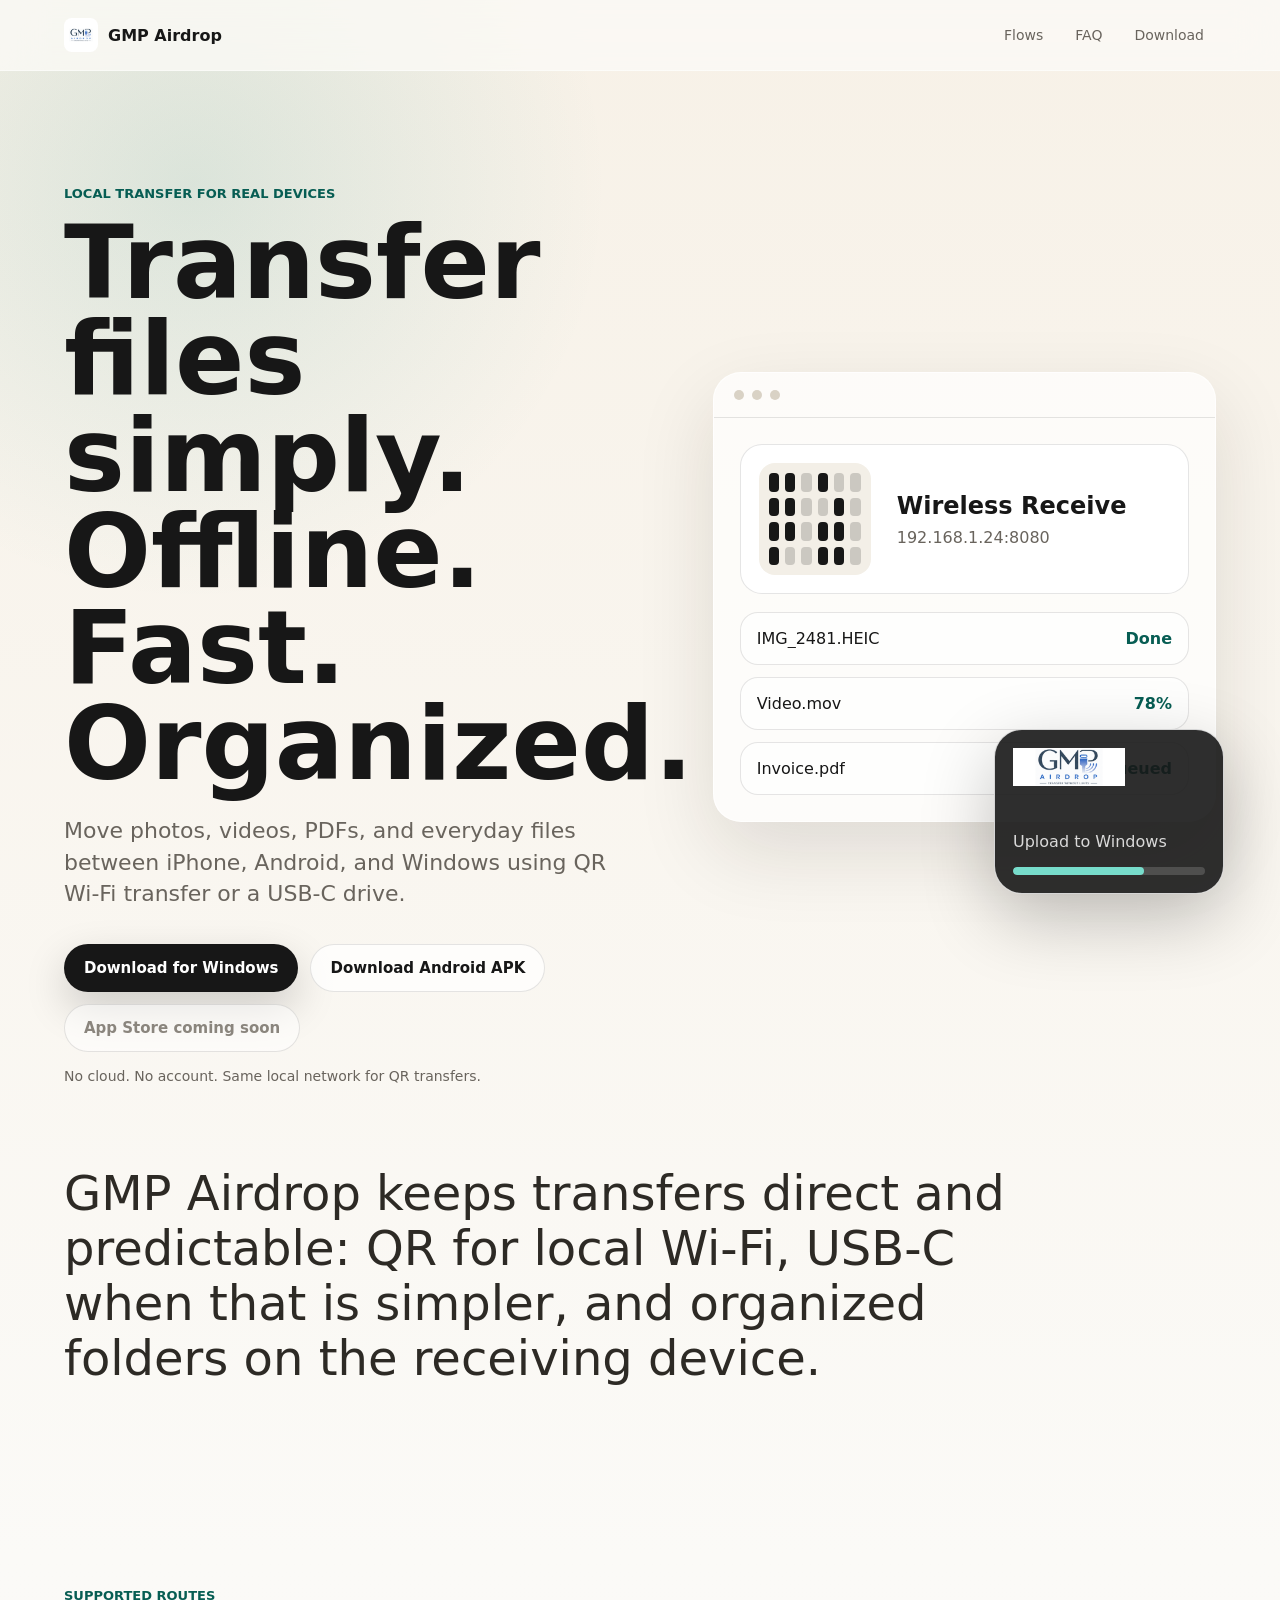
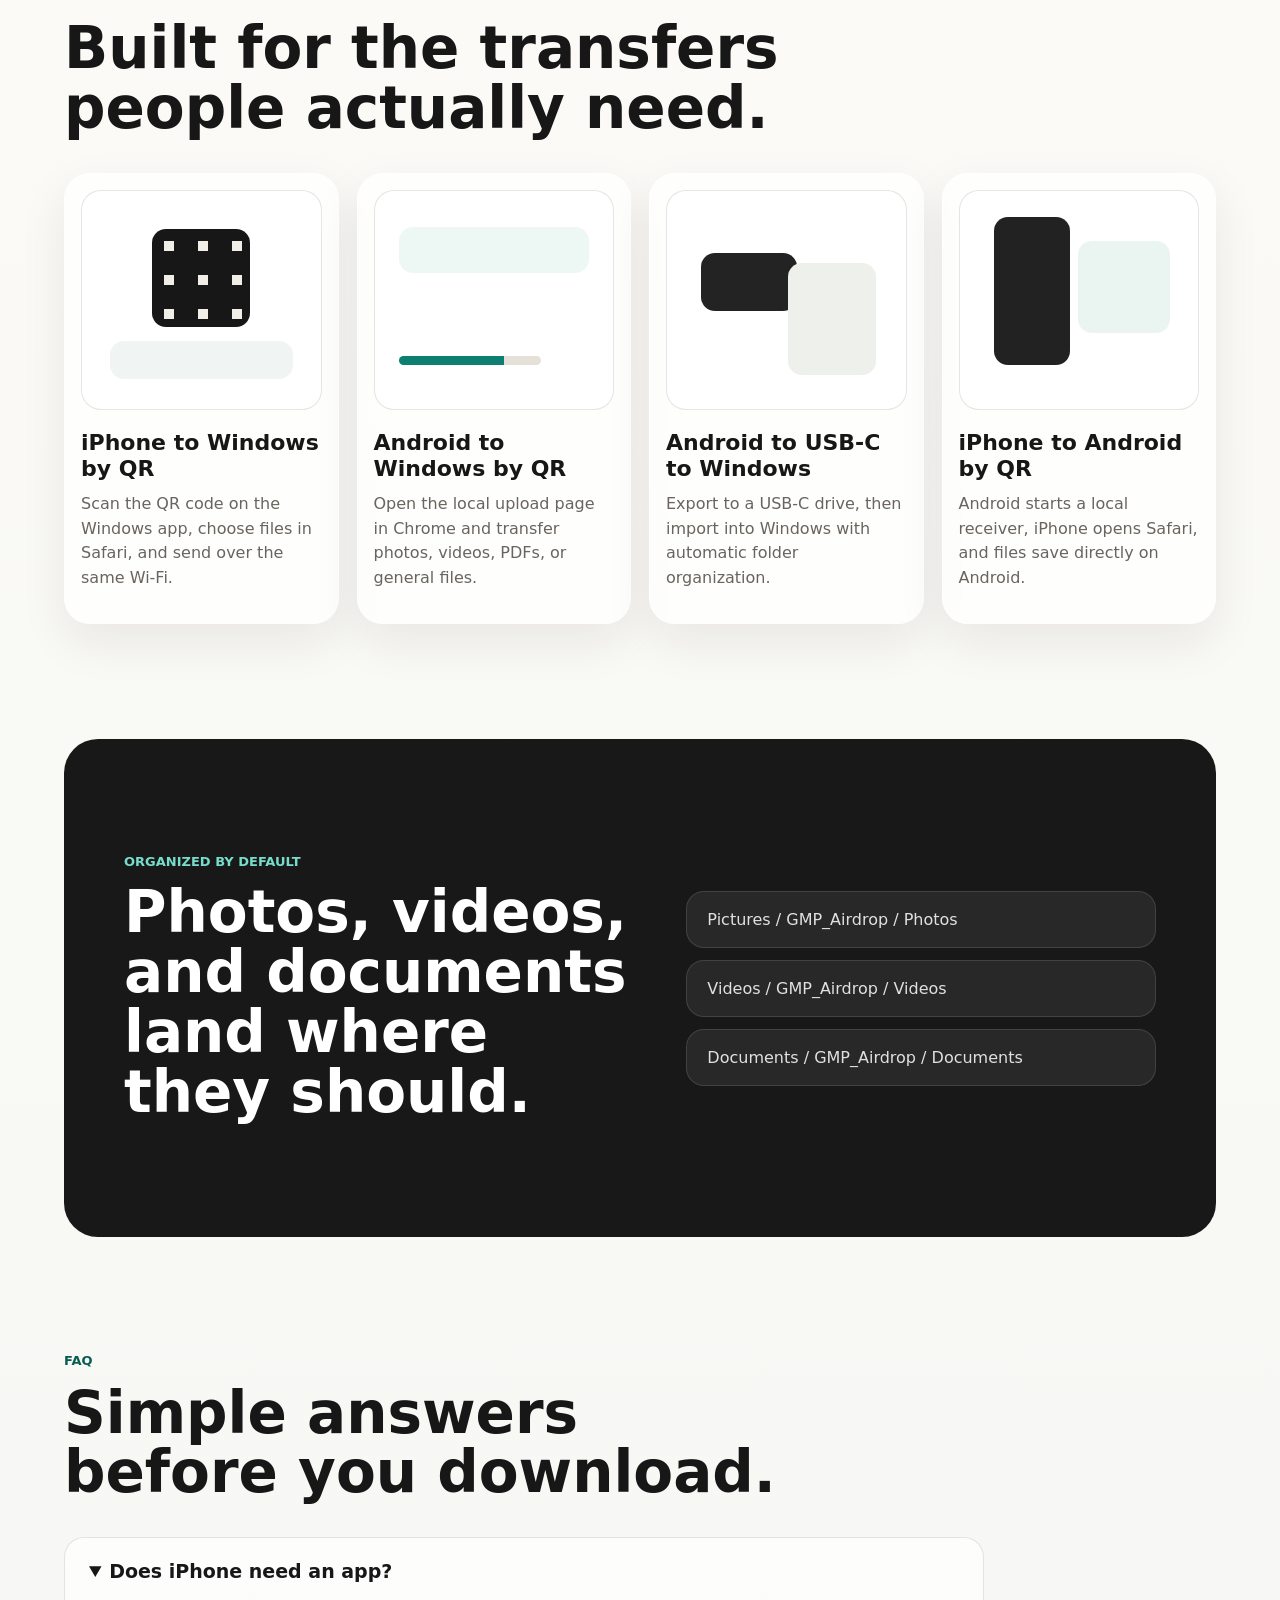
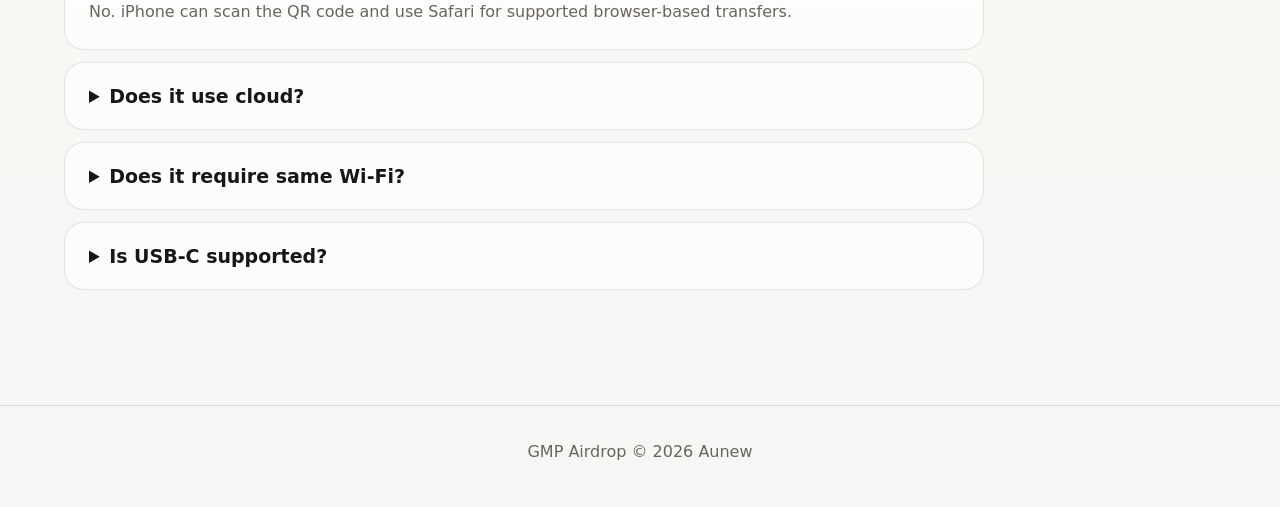
==== docs/index.html @ e93a5272 "GMP Airdrop v0.3.1-rc1" ====
<!doctype html>
<html lang="en">
  <head>
    <meta charset="utf-8">
    <meta name="viewport" content="width=device-width, initial-scale=1">
    <title>GMP Airdrop - Offline file transfer</title>
    <meta
      name="description"
      content="GMP Airdrop transfers photos, videos, and files between iPhone, Android, and Windows over local Wi-Fi or USB-C. No cloud. No account."
    >
    <meta name="theme-color" content="#f7f3ea">
    <link rel="icon" href="assets/gmp_app_icon.png">
    <link rel="stylesheet" href="styles.css">
  </head>
  <body>
    <header class="site-header">
      <a class="brand" href="#top" aria-label="GMP Airdrop home">
        <img src="assets/gmp_app_icon.png" alt="" class="brand-icon">
        <span>GMP Airdrop</span>
      </a>
      <nav class="nav-links" aria-label="Primary">
        <a href="#flows">Flows</a>
        <a href="#faq">FAQ</a>
        <a href="#download">Download</a>
      </nav>
    </header>

    <main id="top">
      <section class="hero">
        <div class="hero-copy">
          <p class="eyebrow">Local transfer for real devices</p>
          <h1>
            Transfer files simply.<br>
            Offline. Fast. Organized.
          </h1>
          <p class="hero-text">
            Move photos, videos, PDFs, and everyday files between iPhone, Android,
            and Windows using QR Wi-Fi transfer or a USB-C drive.
          </p>
          <div class="download-row" id="download" aria-label="Download options">
            <a class="button primary" href="downloads/GMP_Airdrop_Setup.exe">Download for Windows</a>
            <a class="button secondary" href="downloads/GMP_Airdrop_Android.apk">Download Android APK</a>
            <span class="button disabled" aria-disabled="true">App Store coming soon</span>
          </div>
          <p class="trust-line">No cloud. No account. Same local network for QR transfers.</p>
        </div>

        <div class="hero-device" aria-label="GMP Airdrop app preview">
          <div class="desktop-window">
            <div class="window-bar">
              <span></span><span></span><span></span>
            </div>
            <div class="window-body">
              <div class="qr-card">
                <div class="qr-grid" aria-hidden="true">
                  <i></i><i></i><i></i><i></i><i></i><i></i>
                  <i></i><i></i><i></i><i></i><i></i><i></i>
                  <i></i><i></i><i></i><i></i><i></i><i></i>
                  <i></i><i></i><i></i><i></i><i></i><i></i>
                </div>
                <div>
                  <strong>Wireless Receive</strong>
                  <span>192.168.1.24:8080</span>
                </div>
              </div>
              <div class="transfer-list">
                <div><span>IMG_2481.HEIC</span><b>Done</b></div>
                <div><span>Video.mov</span><b>78%</b></div>
                <div><span>Invoice.pdf</span><b>Queued</b></div>
              </div>
            </div>
          </div>
          <div class="phone-panel">
            <img src="assets/gmp_logo.png" alt="GMP Airdrop" class="phone-logo">
            <p>Upload to Windows</p>
            <div class="progress-bar"><span></span></div>
          </div>
        </div>
      </section>

      <section class="section intro">
        <p>
          GMP Airdrop keeps transfers direct and predictable: QR for local Wi-Fi,
          USB-C when that is simpler, and organized folders on the receiving device.
        </p>
      </section>

      <section class="section flows" id="flows" aria-labelledby="flows-title">
        <div class="section-heading">
          <p class="eyebrow">Supported routes</p>
          <h2 id="flows-title">Built for the transfers people actually need.</h2>
        </div>

        <div class="flow-grid">
          <article class="flow-card">
            <div class="mockup qr"></div>
            <h3>iPhone to Windows by QR</h3>
            <p>Scan the QR code on the Windows app, choose files in Safari, and send over the same Wi-Fi.</p>
          </article>

          <article class="flow-card">
            <div class="mockup upload"></div>
            <h3>Android to Windows by QR</h3>
            <p>Open the local upload page in Chrome and transfer photos, videos, PDFs, or general files.</p>
          </article>

          <article class="flow-card">
            <div class="mockup usb"></div>
            <h3>Android to USB-C to Windows</h3>
            <p>Export to a USB-C drive, then import into Windows with automatic folder organization.</p>
          </article>

          <article class="flow-card">
            <div class="mockup phone"></div>
            <h3>iPhone to Android by QR</h3>
            <p>Android starts a local receiver, iPhone opens Safari, and files save directly on Android.</p>
          </article>
        </div>
      </section>

      <section class="section detail-band">
        <div>
          <p class="eyebrow">Organized by default</p>
          <h2>Photos, videos, and documents land where they should.</h2>
        </div>
        <div class="folder-stack" aria-label="Folder organization preview">
          <span>Pictures / GMP_Airdrop / Photos</span>
          <span>Videos / GMP_Airdrop / Videos</span>
          <span>Documents / GMP_Airdrop / Documents</span>
        </div>
      </section>

      <section class="section faq" id="faq" aria-labelledby="faq-title">
        <div class="section-heading">
          <p class="eyebrow">FAQ</p>
          <h2 id="faq-title">Simple answers before you download.</h2>
        </div>

        <div class="faq-list">
          <details open>
            <summary>Does iPhone need an app?</summary>
            <p>No. iPhone can scan the QR code and use Safari for supported browser-based transfers.</p>
          </details>
          <details>
            <summary>Does it use cloud?</summary>
            <p>No. GMP Airdrop is designed for local transfers only, without cloud storage or accounts.</p>
          </details>
          <details>
            <summary>Does it require same Wi-Fi?</summary>
            <p>Yes. QR wireless transfer requires the sender and receiver to be on the same local Wi-Fi network.</p>
          </details>
          <details>
            <summary>Is USB-C supported?</summary>
            <p>Yes. Android to USB-C to Windows is supported for offline drive-based transfer.</p>
          </details>
        </div>
      </section>
    </main>

    <footer class="footer">
      <span>GMP Airdrop © 2026 Aunew</span>
    </footer>
  </body>
</html>
---- docs/styles.css ----
:root {
  color-scheme: light;
  --ink: #171717;
  --muted: #69645d;
  --paper: #fbfaf7;
  --warm: #f2ece0;
  --line: rgba(23, 23, 23, 0.11);
  --accent: #0d7f71;
  --accent-strong: #075d53;
  --card: rgba(255, 255, 255, 0.72);
  --shadow: 0 30px 80px rgba(32, 27, 18, 0.12);
}

* {
  box-sizing: border-box;
}

html {
  scroll-behavior: smooth;
}

body {
  margin: 0;
  color: var(--ink);
  background:
    radial-gradient(circle at 15% 5%, rgba(13, 127, 113, 0.12), transparent 26rem),
    linear-gradient(180deg, #f7f1e7 0%, var(--paper) 42%, #f6f7f4 100%);
  font-family: Inter, ui-sans-serif, system-ui, -apple-system, BlinkMacSystemFont, "Segoe UI", sans-serif;
  letter-spacing: 0;
}

a {
  color: inherit;
  text-decoration: none;
}

.site-header {
  position: sticky;
  top: 0;
  z-index: 10;
  display: flex;
  align-items: center;
  justify-content: space-between;
  padding: 18px clamp(20px, 5vw, 72px);
  border-bottom: 1px solid rgba(255, 255, 255, 0.44);
  background: rgba(251, 250, 247, 0.78);
  backdrop-filter: blur(22px);
}

.brand {
  display: inline-flex;
  align-items: center;
  gap: 10px;
  font-weight: 720;
}

.brand-icon {
  width: 34px;
  height: 34px;
  border-radius: 8px;
}

.nav-links {
  display: flex;
  gap: 8px;
  color: var(--muted);
  font-size: 14px;
}

.nav-links a {
  padding: 9px 12px;
  border-radius: 999px;
  transition: background 180ms ease, color 180ms ease;
}

.nav-links a:hover {
  color: var(--ink);
  background: rgba(255, 255, 255, 0.78);
}

.hero {
  display: grid;
  grid-template-columns: minmax(0, 1fr) minmax(320px, 0.9fr);
  gap: clamp(36px, 7vw, 90px);
  align-items: center;
  min-height: calc(100svh - 72px);
  padding: clamp(64px, 9vw, 118px) clamp(20px, 5vw, 72px) 48px;
}

.hero-copy {
  max-width: 760px;
}

.eyebrow {
  margin: 0 0 14px;
  color: var(--accent-strong);
  font-size: 13px;
  font-weight: 760;
  text-transform: uppercase;
}

h1,
h2,
h3,
p {
  margin-top: 0;
}

h1 {
  margin-bottom: 22px;
  max-width: 820px;
  font-size: clamp(52px, 8vw, 104px);
  line-height: 0.94;
  font-weight: 780;
}

h2 {
  margin-bottom: 0;
  max-width: 720px;
  font-size: clamp(32px, 4.6vw, 58px);
  line-height: 1.03;
  font-weight: 760;
}

h3 {
  margin-bottom: 10px;
  font-size: 22px;
  line-height: 1.18;
}

.hero-text {
  max-width: 620px;
  color: var(--muted);
  font-size: clamp(18px, 2vw, 22px);
  line-height: 1.45;
}

.download-row {
  display: flex;
  flex-wrap: wrap;
  gap: 12px;
  margin: 34px 0 16px;
}

.button {
  display: inline-flex;
  align-items: center;
  justify-content: center;
  min-height: 48px;
  padding: 0 19px;
  border: 1px solid var(--line);
  border-radius: 999px;
  font-size: 15px;
  font-weight: 720;
  transition: transform 180ms ease, box-shadow 180ms ease, background 180ms ease;
}

.button:hover {
  transform: translateY(-2px);
}

.button.primary {
  color: #fff;
  background: var(--ink);
  box-shadow: 0 16px 42px rgba(0, 0, 0, 0.18);
}

.button.secondary {
  background: rgba(255, 255, 255, 0.72);
}

.button.disabled {
  color: #8a857d;
  background: rgba(255, 255, 255, 0.5);
  cursor: default;
}

.button.disabled:hover {
  transform: none;
}

.trust-line {
  color: var(--muted);
  font-size: 14px;
}

.hero-device {
  position: relative;
  min-height: 540px;
}

.desktop-window {
  overflow: hidden;
  border: 1px solid rgba(255, 255, 255, 0.75);
  border-radius: 28px;
  background: rgba(255, 255, 255, 0.68);
  box-shadow: var(--shadow);
}

.window-bar {
  display: flex;
  gap: 8px;
  padding: 17px 20px;
  border-bottom: 1px solid var(--line);
}

.window-bar span {
  width: 10px;
  height: 10px;
  border-radius: 50%;
  background: #d9d2c5;
}

.window-body {
  padding: 26px;
}

.qr-card {
  display: grid;
  grid-template-columns: 120px 1fr;
  gap: 18px;
  align-items: center;
  padding: 18px;
  border: 1px solid var(--line);
  border-radius: 22px;
  background: #fff;
}

.qr-card strong,
.qr-card span {
  display: block;
}

.qr-card strong {
  margin-bottom: 8px;
  font-size: 24px;
}

.qr-card span {
  color: var(--muted);
}

.qr-grid {
  display: grid;
  grid-template-columns: repeat(6, 1fr);
  gap: 6px;
  width: 112px;
  aspect-ratio: 1;
  padding: 10px;
  border-radius: 16px;
  background: #f3efe7;
}

.qr-grid i {
  border-radius: 4px;
  background: var(--ink);
}

.qr-grid i:nth-child(3n),
.qr-grid i:nth-child(5n) {
  opacity: 0.18;
}

.transfer-list {
  display: grid;
  gap: 12px;
  margin-top: 18px;
}

.transfer-list div {
  display: flex;
  justify-content: space-between;
  gap: 20px;
  padding: 16px;
  border: 1px solid var(--line);
  border-radius: 18px;
  background: rgba(255, 255, 255, 0.64);
}

.transfer-list span {
  overflow: hidden;
  text-overflow: ellipsis;
  white-space: nowrap;
}

.transfer-list b {
  color: var(--accent-strong);
}

.phone-panel {
  position: absolute;
  right: -8px;
  bottom: 18px;
  width: min(230px, 58%);
  padding: 18px;
  border: 1px solid rgba(255, 255, 255, 0.8);
  border-radius: 28px;
  background: rgba(24, 24, 24, 0.9);
  color: #fff;
  box-shadow: 0 24px 72px rgba(0, 0, 0, 0.24);
}

.phone-logo {
  width: 112px;
  max-width: 100%;
  margin-bottom: 42px;
}

.phone-panel p {
  margin-bottom: 16px;
  color: rgba(255, 255, 255, 0.82);
}

.progress-bar {
  overflow: hidden;
  height: 8px;
  border-radius: 999px;
  background: rgba(255, 255, 255, 0.16);
}

.progress-bar span {
  display: block;
  width: 68%;
  height: 100%;
  border-radius: inherit;
  background: #77dccb;
}

.section {
  padding: clamp(68px, 9vw, 128px) clamp(20px, 5vw, 72px);
}

.intro {
  padding-top: 20px;
  padding-bottom: 40px;
}

.intro p {
  max-width: 980px;
  color: #2d2a25;
  font-size: clamp(25px, 4vw, 48px);
  line-height: 1.14;
}

.section-heading {
  display: grid;
  gap: 2px;
  margin-bottom: 34px;
}

.flow-grid {
  display: grid;
  grid-template-columns: repeat(4, minmax(0, 1fr));
  gap: 18px;
}

.flow-card {
  padding: 16px;
  border: 1px solid rgba(255, 255, 255, 0.78);
  border-radius: 26px;
  background: var(--card);
  box-shadow: 0 18px 48px rgba(32, 27, 18, 0.08);
}

.flow-card p {
  color: var(--muted);
  line-height: 1.55;
}

.mockup {
  position: relative;
  height: 220px;
  margin-bottom: 20px;
  border: 1px solid var(--line);
  border-radius: 20px;
  background: #fff;
}

.mockup::before,
.mockup::after {
  content: "";
  position: absolute;
  border-radius: 14px;
}

.mockup.qr::before {
  inset: 38px auto auto 50%;
  width: 98px;
  aspect-ratio: 1;
  transform: translateX(-50%);
  background:
    linear-gradient(90deg, var(--ink) 35%, transparent 0 65%, var(--ink) 0),
    linear-gradient(var(--ink) 35%, transparent 0 65%, var(--ink) 0),
    #f1eee7;
  background-size: 34px 34px;
}

.mockup.qr::after {
  left: 28px;
  right: 28px;
  bottom: 30px;
  height: 38px;
  background: #f0f5f3;
}

.mockup.upload::before {
  left: 24px;
  right: 24px;
  top: 36px;
  height: 46px;
  background: #edf8f5;
}

.mockup.upload::after {
  left: 24px;
  right: 72px;
  bottom: 44px;
  height: 9px;
  background: linear-gradient(90deg, var(--accent) 74%, #e5e1d9 74%);
}

.mockup.usb::before {
  left: 34px;
  top: 62px;
  width: 96px;
  height: 58px;
  background: #232323;
}

.mockup.usb::after {
  right: 30px;
  bottom: 34px;
  width: 88px;
  height: 112px;
  background: #edf0eb;
}

.mockup.phone::before {
  left: 34px;
  top: 26px;
  width: 76px;
  height: 148px;
  background: #222;
}

.mockup.phone::after {
  right: 28px;
  top: 50px;
  width: 92px;
  height: 92px;
  background: #eaf5f2;
}

.detail-band {
  display: grid;
  grid-template-columns: minmax(0, 0.9fr) minmax(280px, 0.8fr);
  gap: 34px;
  align-items: center;
  margin: 0 clamp(20px, 5vw, 72px);
  padding-right: clamp(24px, 5vw, 60px);
  padding-left: clamp(24px, 5vw, 60px);
  border-radius: 34px;
  background: #181818;
  color: #fff;
}

.detail-band .eyebrow {
  color: #77dccb;
}

.folder-stack {
  display: grid;
  gap: 12px;
}

.folder-stack span {
  display: block;
  padding: 18px 20px;
  border: 1px solid rgba(255, 255, 255, 0.12);
  border-radius: 18px;
  background: rgba(255, 255, 255, 0.07);
  color: rgba(255, 255, 255, 0.86);
}

.faq-list {
  display: grid;
  gap: 12px;
  max-width: 920px;
}

details {
  border: 1px solid var(--line);
  border-radius: 20px;
  background: rgba(255, 255, 255, 0.66);
}

summary {
  cursor: pointer;
  padding: 22px 24px;
  font-size: 19px;
  font-weight: 740;
}

details p {
  margin: -4px 24px 24px;
  color: var(--muted);
  line-height: 1.55;
}

.footer {
  display: flex;
  justify-content: center;
  padding: 36px 20px 46px;
  color: var(--muted);
  border-top: 1px solid var(--line);
}

@media (max-width: 1060px) {
  .hero,
  .detail-band {
    grid-template-columns: 1fr;
  }

  .hero-device {
    min-height: 500px;
  }

  .flow-grid {
    grid-template-columns: repeat(2, minmax(0, 1fr));
  }
}

@media (max-width: 680px) {
  .site-header {
    position: static;
    align-items: flex-start;
    gap: 12px;
    flex-direction: column;
  }

  .nav-links {
    width: 100%;
    justify-content: space-between;
  }

  .hero {
    min-height: auto;
    padding-top: 46px;
  }

  .download-row {
    flex-direction: column;
  }

  .button {
    width: 100%;
  }

  .hero-device {
    min-height: 430px;
  }

  .qr-card {
    grid-template-columns: 1fr;
  }

  .phone-panel {
    right: 10px;
    width: 210px;
  }

  .flow-grid {
    grid-template-columns: 1fr;
  }

  .detail-band {
    margin-right: 20px;
    margin-left: 20px;
    border-radius: 26px;
  }
}
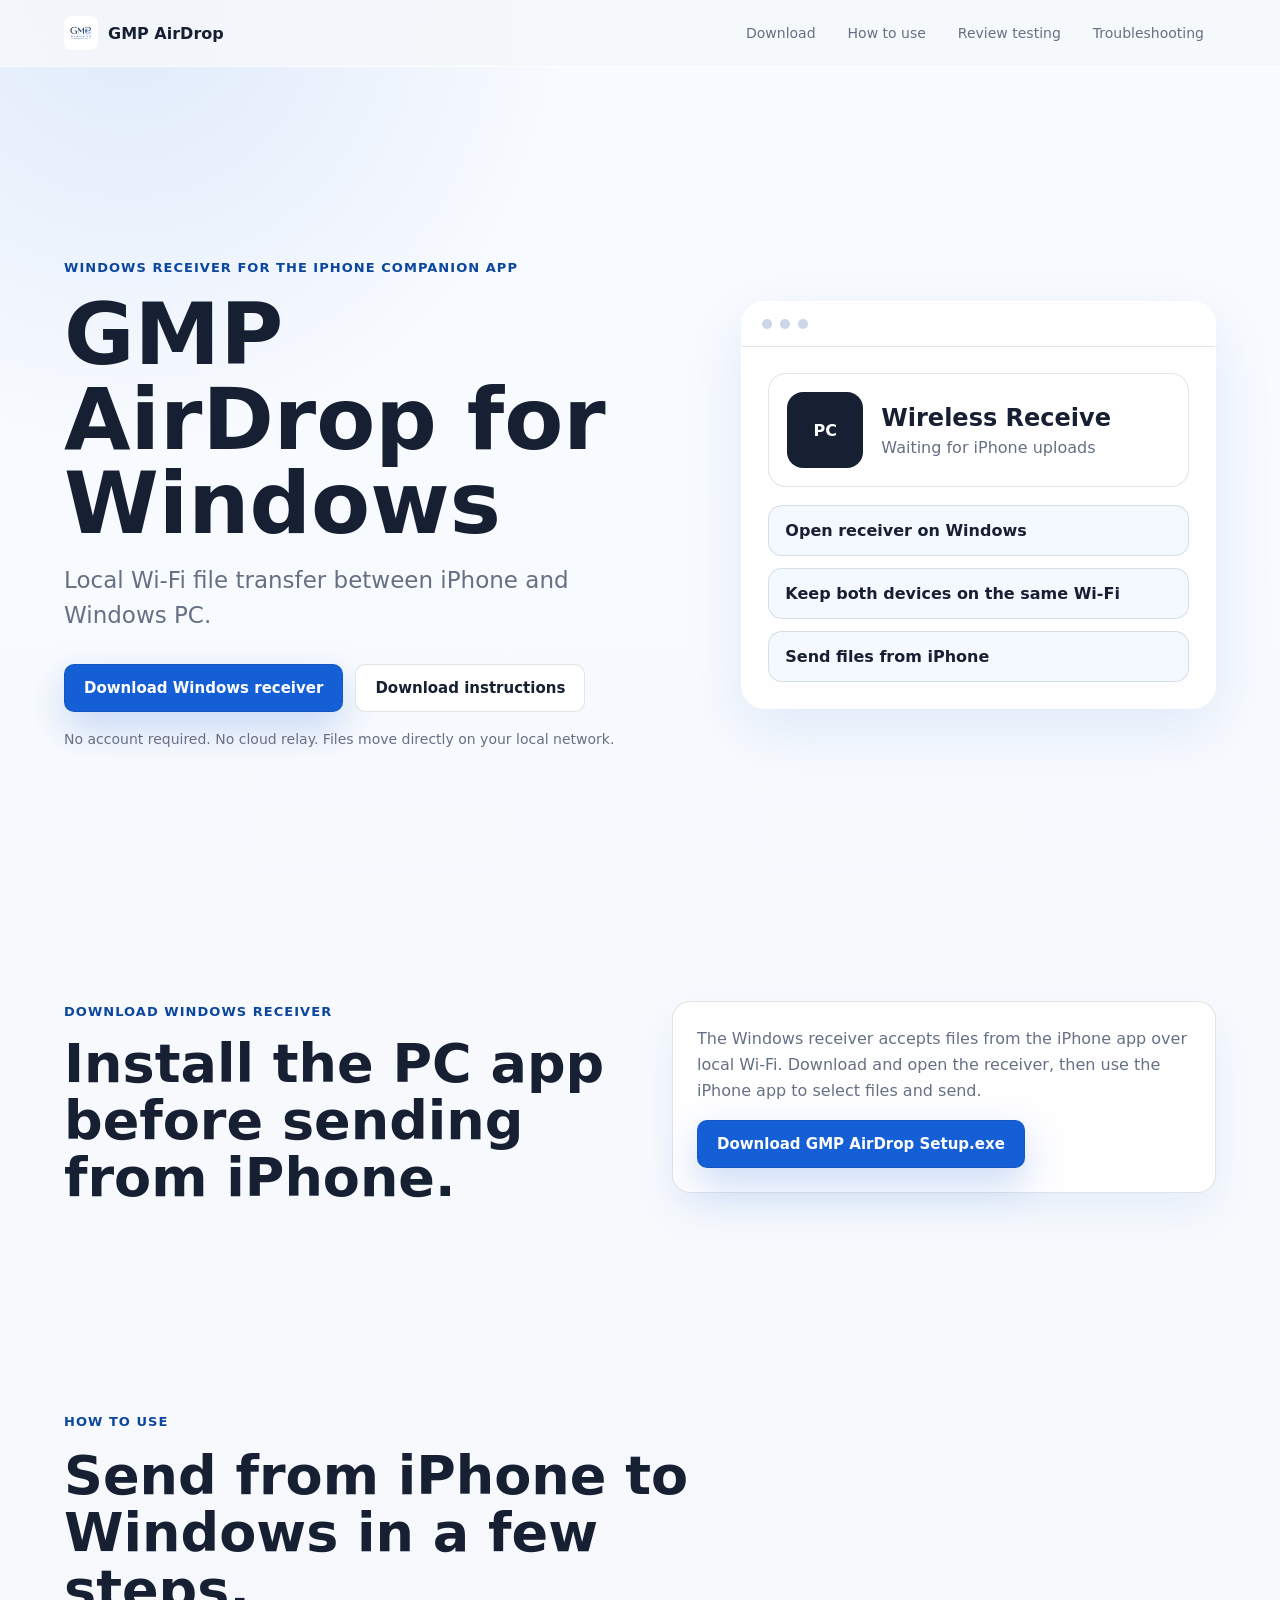
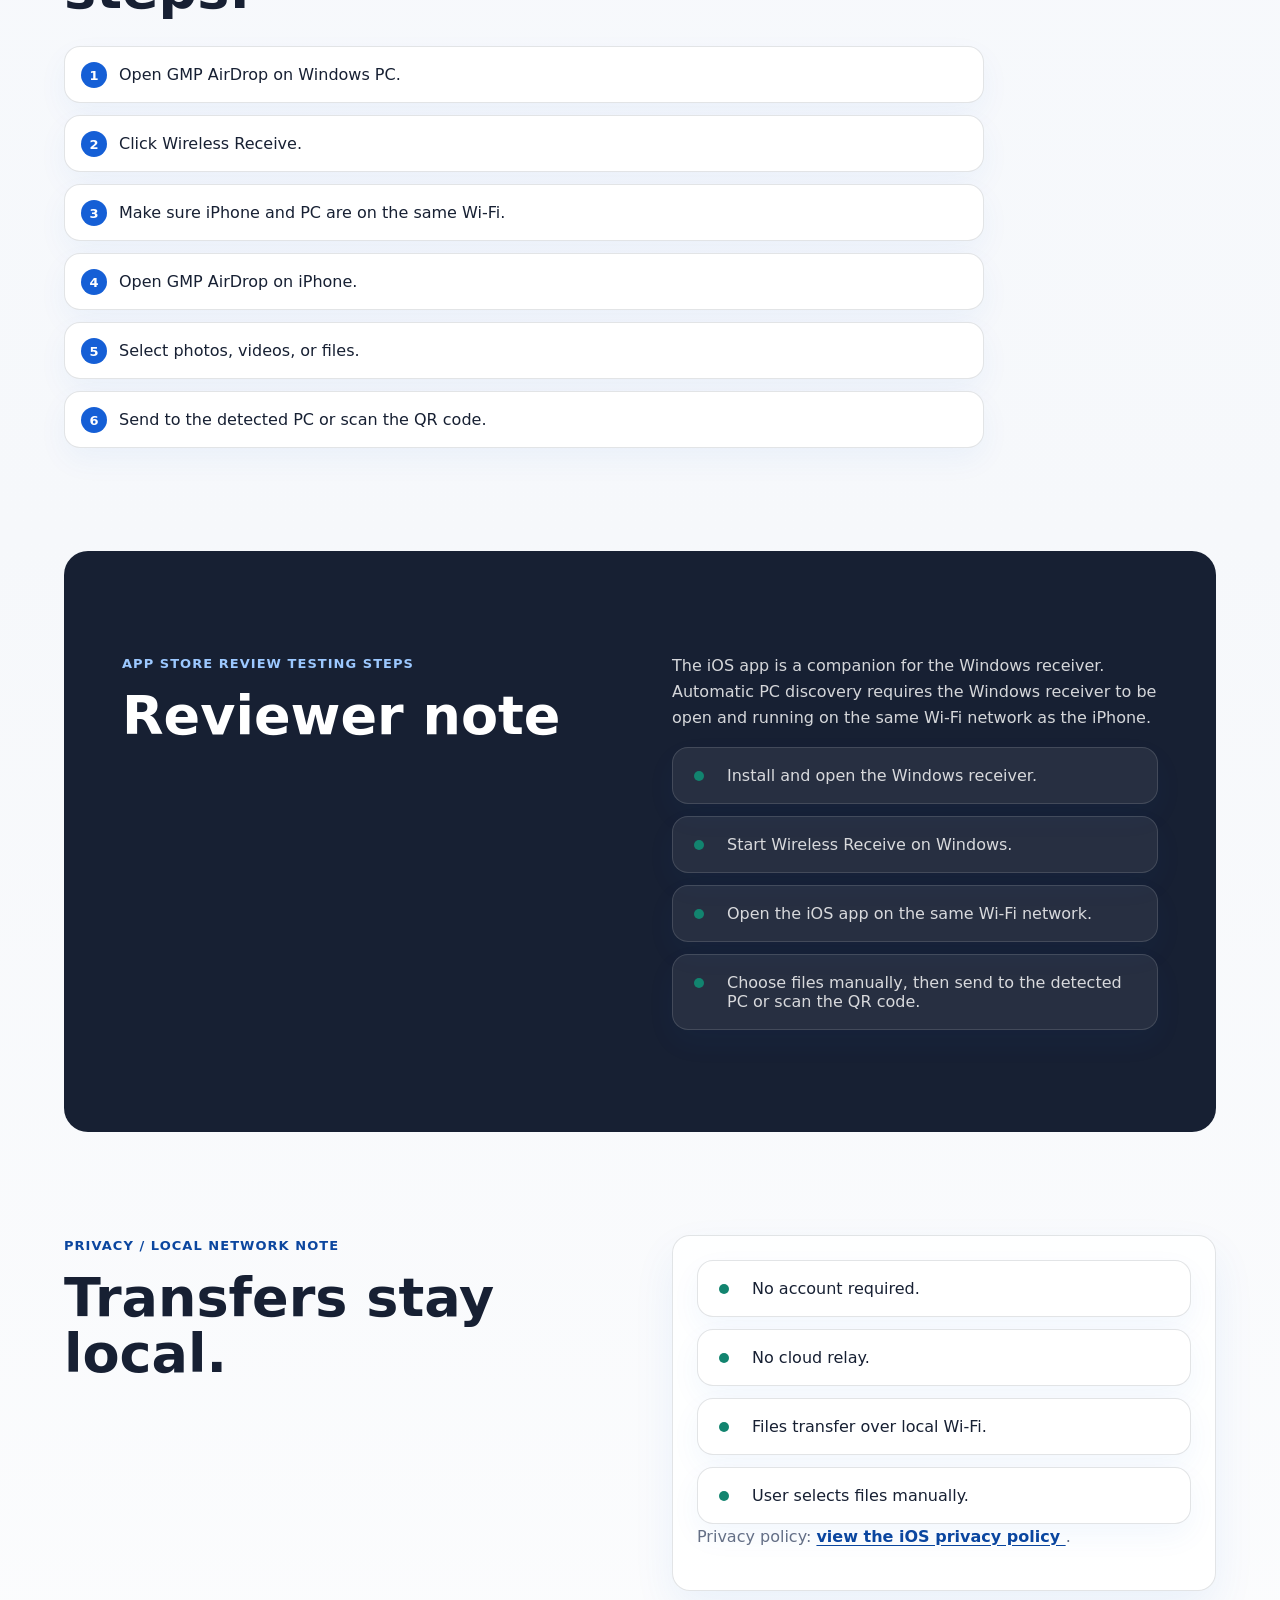
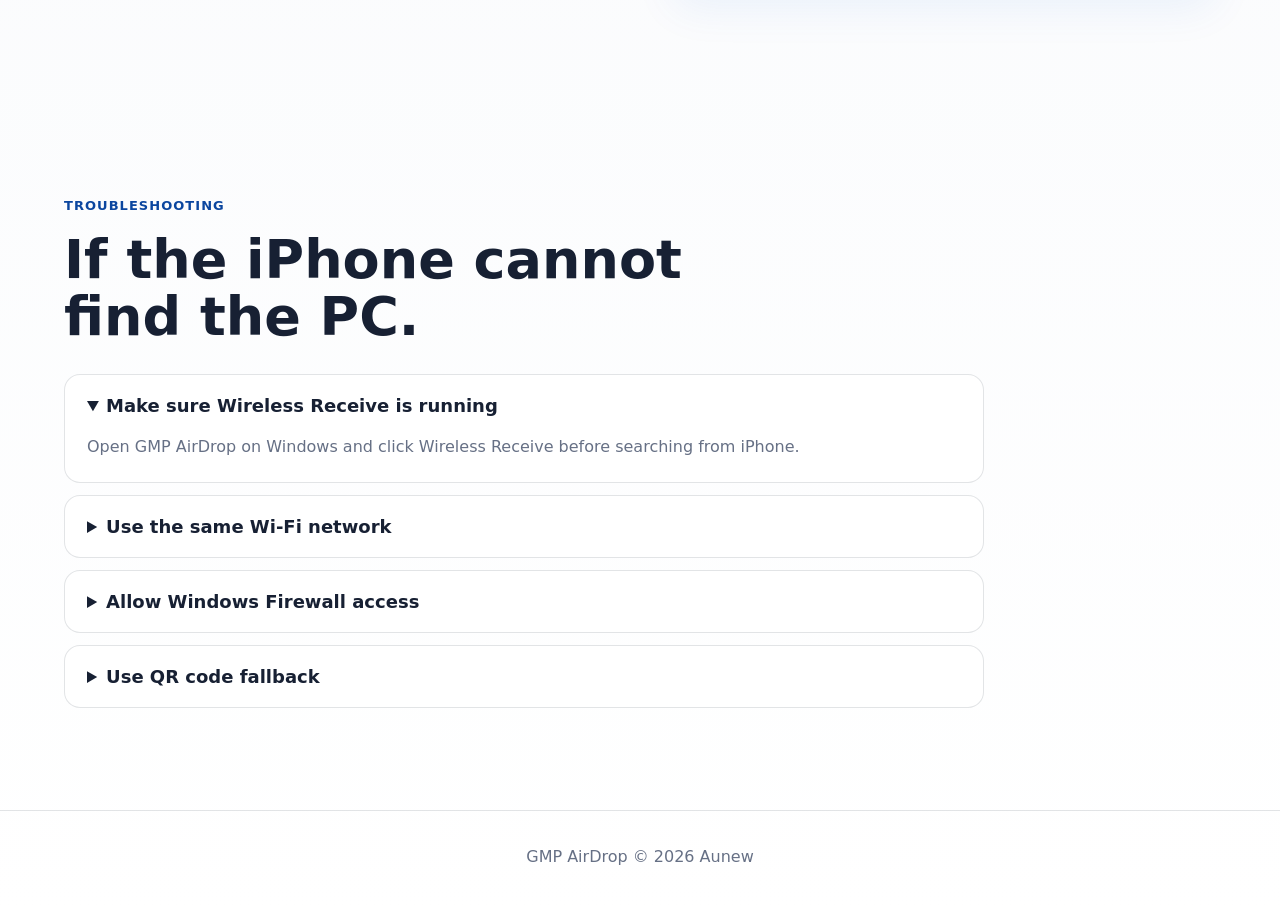
==== commit 6e16064b: "Create GMP AirDrop download website" ====
--- a/docs/index.html
+++ b/docs/index.html
@@ -3,162 +3,171 @@
   <head>
     <meta charset="utf-8">
     <meta name="viewport" content="width=device-width, initial-scale=1">
-    <title>GMP Airdrop - Offline file transfer</title>
+    <title>GMP AirDrop for Windows</title>
     <meta
       name="description"
-      content="GMP Airdrop transfers photos, videos, and files between iPhone, Android, and Windows over local Wi-Fi or USB-C. No cloud. No account."
+      content="Download the GMP AirDrop Windows receiver and learn how to transfer files between iPhone and Windows PC over local Wi-Fi."
     >
-    <meta name="theme-color" content="#f7f3ea">
+    <meta name="theme-color" content="#f6f8fb">
     <link rel="icon" href="assets/gmp_app_icon.png">
     <link rel="stylesheet" href="styles.css">
   </head>
   <body>
     <header class="site-header">
-      <a class="brand" href="#top" aria-label="GMP Airdrop home">
+      <a class="brand" href="#top" aria-label="GMP AirDrop for Windows home">
         <img src="assets/gmp_app_icon.png" alt="" class="brand-icon">
-        <span>GMP Airdrop</span>
+        <span>GMP AirDrop</span>
       </a>
       <nav class="nav-links" aria-label="Primary">
-        <a href="#flows">Flows</a>
-        <a href="#faq">FAQ</a>
         <a href="#download">Download</a>
+        <a href="#how-to-use">How to use</a>
+        <a href="#review">Review testing</a>
+        <a href="#troubleshooting">Troubleshooting</a>
       </nav>
     </header>
 
     <main id="top">
       <section class="hero">
         <div class="hero-copy">
-          <p class="eyebrow">Local transfer for real devices</p>
-          <h1>
-            Transfer files simply.<br>
-            Offline. Fast. Organized.
-          </h1>
+          <p class="eyebrow">Windows receiver for the iPhone companion app</p>
+          <h1>GMP AirDrop for Windows</h1>
           <p class="hero-text">
-            Move photos, videos, PDFs, and everyday files between iPhone, Android,
-            and Windows using QR Wi-Fi transfer or a USB-C drive.
+            Local Wi-Fi file transfer between iPhone and Windows PC.
           </p>
-          <div class="download-row" id="download" aria-label="Download options">
-            <a class="button primary" href="downloads/GMP_Airdrop_Setup.exe">Download for Windows</a>
-            <a class="button secondary" href="downloads/GMP_Airdrop_Android.apk">Download Android APK</a>
-            <span class="button disabled" aria-disabled="true">App Store coming soon</span>
+          <div class="download-row" id="download">
+            <a class="button primary" href="downloads/GMP_Airdrop_Setup.exe">
+              Download Windows receiver
+            </a>
+            <a class="button secondary" href="download.html">Download instructions</a>
           </div>
-          <p class="trust-line">No cloud. No account. Same local network for QR transfers.</p>
+          <p class="trust-line">
+            No account required. No cloud relay. Files move directly on your local network.
+          </p>
         </div>
 
-        <div class="hero-device" aria-label="GMP Airdrop app preview">
+        <div class="receiver-preview" aria-label="Windows receiver preview">
           <div class="desktop-window">
             <div class="window-bar">
               <span></span><span></span><span></span>
             </div>
             <div class="window-body">
-              <div class="qr-card">
-                <div class="qr-grid" aria-hidden="true">
-                  <i></i><i></i><i></i><i></i><i></i><i></i>
-                  <i></i><i></i><i></i><i></i><i></i><i></i>
-                  <i></i><i></i><i></i><i></i><i></i><i></i>
-                  <i></i><i></i><i></i><i></i><i></i><i></i>
-                </div>
+              <div class="receiver-card">
+                <div class="receiver-icon">PC</div>
                 <div>
                   <strong>Wireless Receive</strong>
-                  <span>192.168.1.24:8080</span>
+                  <span>Waiting for iPhone uploads</span>
                 </div>
               </div>
-              <div class="transfer-list">
-                <div><span>IMG_2481.HEIC</span><b>Done</b></div>
-                <div><span>Video.mov</span><b>78%</b></div>
-                <div><span>Invoice.pdf</span><b>Queued</b></div>
-              </div>
+              <ol class="mini-steps">
+                <li>Open receiver on Windows</li>
+                <li>Keep both devices on the same Wi-Fi</li>
+                <li>Send files from iPhone</li>
+              </ol>
             </div>
-          </div>
-          <div class="phone-panel">
-            <img src="assets/gmp_logo.png" alt="GMP Airdrop" class="phone-logo">
-            <p>Upload to Windows</p>
-            <div class="progress-bar"><span></span></div>
           </div>
         </div>
       </section>
 
-      <section class="section intro">
-        <p>
-          GMP Airdrop keeps transfers direct and predictable: QR for local Wi-Fi,
-          USB-C when that is simpler, and organized folders on the receiving device.
-        </p>
-      </section>
-
-      <section class="section flows" id="flows" aria-labelledby="flows-title">
-        <div class="section-heading">
-          <p class="eyebrow">Supported routes</p>
-          <h2 id="flows-title">Built for the transfers people actually need.</h2>
+      <section class="section two-column" aria-labelledby="download-title">
+        <div>
+          <p class="eyebrow">Download Windows receiver</p>
+          <h2 id="download-title">Install the PC app before sending from iPhone.</h2>
         </div>
-
-        <div class="flow-grid">
-          <article class="flow-card">
-            <div class="mockup qr"></div>
-            <h3>iPhone to Windows by QR</h3>
-            <p>Scan the QR code on the Windows app, choose files in Safari, and send over the same Wi-Fi.</p>
-          </article>
-
-          <article class="flow-card">
-            <div class="mockup upload"></div>
-            <h3>Android to Windows by QR</h3>
-            <p>Open the local upload page in Chrome and transfer photos, videos, PDFs, or general files.</p>
-          </article>
-
-          <article class="flow-card">
-            <div class="mockup usb"></div>
-            <h3>Android to USB-C to Windows</h3>
-            <p>Export to a USB-C drive, then import into Windows with automatic folder organization.</p>
-          </article>
-
-          <article class="flow-card">
-            <div class="mockup phone"></div>
-            <h3>iPhone to Android by QR</h3>
-            <p>Android starts a local receiver, iPhone opens Safari, and files save directly on Android.</p>
-          </article>
+        <div class="panel">
+          <p>
+            The Windows receiver accepts files from the iPhone app over local Wi-Fi.
+            Download and open the receiver, then use the iPhone app to select files and send.
+          </p>
+          <a class="button primary" href="downloads/GMP_Airdrop_Setup.exe">
+            Download GMP AirDrop Setup.exe
+          </a>
         </div>
       </section>
 
-      <section class="section detail-band">
+      <section class="section" id="how-to-use" aria-labelledby="how-title">
+        <div class="section-heading">
+          <p class="eyebrow">How to use</p>
+          <h2 id="how-title">Send from iPhone to Windows in a few steps.</h2>
+        </div>
+        <ol class="step-list">
+          <li>Open GMP AirDrop on Windows PC.</li>
+          <li>Click Wireless Receive.</li>
+          <li>Make sure iPhone and PC are on the same Wi-Fi.</li>
+          <li>Open GMP AirDrop on iPhone.</li>
+          <li>Select photos, videos, or files.</li>
+          <li>Send to the detected PC or scan the QR code.</li>
+        </ol>
+      </section>
+
+      <section class="section callout" id="review" aria-labelledby="review-title">
         <div>
-          <p class="eyebrow">Organized by default</p>
-          <h2>Photos, videos, and documents land where they should.</h2>
+          <p class="eyebrow">App Store review testing steps</p>
+          <h2 id="review-title">Reviewer note</h2>
         </div>
-        <div class="folder-stack" aria-label="Folder organization preview">
-          <span>Pictures / GMP_Airdrop / Photos</span>
-          <span>Videos / GMP_Airdrop / Videos</span>
-          <span>Documents / GMP_Airdrop / Documents</span>
+        <div>
+          <p>
+            The iOS app is a companion for the Windows receiver. Automatic PC
+            discovery requires the Windows receiver to be open and running on the
+            same Wi-Fi network as the iPhone.
+          </p>
+          <ol class="compact-list">
+            <li>Install and open the Windows receiver.</li>
+            <li>Start Wireless Receive on Windows.</li>
+            <li>Open the iOS app on the same Wi-Fi network.</li>
+            <li>Choose files manually, then send to the detected PC or scan the QR code.</li>
+          </ol>
         </div>
       </section>
 
-      <section class="section faq" id="faq" aria-labelledby="faq-title">
+      <section class="section two-column" id="privacy" aria-labelledby="privacy-title">
+        <div>
+          <p class="eyebrow">Privacy / local network note</p>
+          <h2 id="privacy-title">Transfers stay local.</h2>
+        </div>
+        <div class="panel">
+          <ul class="check-list">
+            <li>No account required.</li>
+            <li>No cloud relay.</li>
+            <li>Files transfer over local Wi-Fi.</li>
+            <li>User selects files manually.</li>
+          </ul>
+          <p>
+            Privacy policy:
+            <a class="text-link" href="https://github.com/david08170129/gmp-airdrop/blob/main/app_store/ios/privacy.md">
+              view the iOS privacy policy
+            </a>.
+          </p>
+        </div>
+      </section>
+
+      <section class="section" id="troubleshooting" aria-labelledby="troubleshooting-title">
         <div class="section-heading">
-          <p class="eyebrow">FAQ</p>
-          <h2 id="faq-title">Simple answers before you download.</h2>
+          <p class="eyebrow">Troubleshooting</p>
+          <h2 id="troubleshooting-title">If the iPhone cannot find the PC.</h2>
         </div>
-
         <div class="faq-list">
           <details open>
-            <summary>Does iPhone need an app?</summary>
-            <p>No. iPhone can scan the QR code and use Safari for supported browser-based transfers.</p>
+            <summary>Make sure Wireless Receive is running</summary>
+            <p>Open GMP AirDrop on Windows and click Wireless Receive before searching from iPhone.</p>
           </details>
           <details>
-            <summary>Does it use cloud?</summary>
-            <p>No. GMP Airdrop is designed for local transfers only, without cloud storage or accounts.</p>
+            <summary>Use the same Wi-Fi network</summary>
+            <p>The iPhone and Windows PC must be connected to the same local Wi-Fi network.</p>
           </details>
           <details>
-            <summary>Does it require same Wi-Fi?</summary>
-            <p>Yes. QR wireless transfer requires the sender and receiver to be on the same local Wi-Fi network.</p>
+            <summary>Allow Windows Firewall access</summary>
+            <p>If Windows asks for network permission, allow GMP AirDrop on private networks.</p>
           </details>
           <details>
-            <summary>Is USB-C supported?</summary>
-            <p>Yes. Android to USB-C to Windows is supported for offline drive-based transfer.</p>
+            <summary>Use QR code fallback</summary>
+            <p>If automatic discovery is blocked by the network, scan the QR code shown by the Windows receiver.</p>
           </details>
         </div>
       </section>
     </main>
 
     <footer class="footer">
-      <span>GMP Airdrop © 2026 Aunew</span>
+      <span>GMP AirDrop &copy; 2026 Aunew</span>
     </footer>
   </body>
 </html>
--- a/docs/styles.css
+++ b/docs/styles.css
@@ -1,14 +1,15 @@
 :root {
   color-scheme: light;
-  --ink: #171717;
-  --muted: #69645d;
-  --paper: #fbfaf7;
-  --warm: #f2ece0;
-  --line: rgba(23, 23, 23, 0.11);
-  --accent: #0d7f71;
-  --accent-strong: #075d53;
-  --card: rgba(255, 255, 255, 0.72);
-  --shadow: 0 30px 80px rgba(32, 27, 18, 0.12);
+  --ink: #172033;
+  --muted: #667085;
+  --paper: #f6f8fb;
+  --surface: #ffffff;
+  --line: rgba(23, 32, 51, 0.12);
+  --blue: #155fd6;
+  --blue-dark: #0b469f;
+  --blue-soft: #eef5ff;
+  --green: #12846f;
+  --shadow: 0 22px 60px rgba(21, 95, 214, 0.1);
 }
 
 * {
@@ -23,8 +24,8 @@
   margin: 0;
   color: var(--ink);
   background:
-    radial-gradient(circle at 15% 5%, rgba(13, 127, 113, 0.12), transparent 26rem),
-    linear-gradient(180deg, #f7f1e7 0%, var(--paper) 42%, #f6f7f4 100%);
+    radial-gradient(circle at 10% 0%, rgba(21, 95, 214, 0.11), transparent 28rem),
+    linear-gradient(180deg, #f8fbff 0%, var(--paper) 52%, #ffffff 100%);
   font-family: Inter, ui-sans-serif, system-ui, -apple-system, BlinkMacSystemFont, "Segoe UI", sans-serif;
   letter-spacing: 0;
 }
@@ -32,6 +33,38 @@
 a {
   color: inherit;
   text-decoration: none;
+}
+
+p {
+  color: var(--muted);
+  line-height: 1.62;
+}
+
+h1,
+h2,
+h3,
+p {
+  margin-top: 0;
+}
+
+h1 {
+  margin-bottom: 18px;
+  max-width: 820px;
+  font-size: clamp(42px, 7vw, 86px);
+  line-height: 0.98;
+  font-weight: 800;
+}
+
+h2 {
+  margin-bottom: 0;
+  max-width: 720px;
+  font-size: clamp(30px, 4.4vw, 54px);
+  line-height: 1.05;
+  font-weight: 780;
+}
+
+h3 {
+  font-size: 22px;
 }
 
 .site-header {
@@ -41,17 +74,18 @@
   display: flex;
   align-items: center;
   justify-content: space-between;
-  padding: 18px clamp(20px, 5vw, 72px);
-  border-bottom: 1px solid rgba(255, 255, 255, 0.44);
-  background: rgba(251, 250, 247, 0.78);
-  backdrop-filter: blur(22px);
+  gap: 18px;
+  padding: 16px clamp(20px, 5vw, 72px);
+  border-bottom: 1px solid rgba(255, 255, 255, 0.72);
+  background: rgba(246, 248, 251, 0.82);
+  backdrop-filter: blur(20px);
 }
 
 .brand {
   display: inline-flex;
   align-items: center;
   gap: 10px;
-  font-weight: 720;
+  font-weight: 800;
 }
 
 .brand-icon {
@@ -62,6 +96,8 @@
 
 .nav-links {
   display: flex;
+  flex-wrap: wrap;
+  justify-content: flex-end;
   gap: 8px;
   color: var(--muted);
   font-size: 14px;
@@ -70,76 +106,47 @@
 .nav-links a {
   padding: 9px 12px;
   border-radius: 999px;
-  transition: background 180ms ease, color 180ms ease;
 }
 
 .nav-links a:hover {
   color: var(--ink);
-  background: rgba(255, 255, 255, 0.78);
+  background: var(--surface);
 }
 
 .hero {
   display: grid;
-  grid-template-columns: minmax(0, 1fr) minmax(320px, 0.9fr);
-  gap: clamp(36px, 7vw, 90px);
+  grid-template-columns: minmax(0, 1fr) minmax(320px, 0.8fr);
+  gap: clamp(34px, 7vw, 84px);
   align-items: center;
-  min-height: calc(100svh - 72px);
-  padding: clamp(64px, 9vw, 118px) clamp(20px, 5vw, 72px) 48px;
+  min-height: calc(100svh - 68px);
+  padding: clamp(58px, 9vw, 110px) clamp(20px, 5vw, 72px) 54px;
 }
 
 .hero-copy {
-  max-width: 760px;
+  max-width: 780px;
 }
 
 .eyebrow {
   margin: 0 0 14px;
-  color: var(--accent-strong);
+  color: var(--blue-dark);
   font-size: 13px;
-  font-weight: 760;
+  font-weight: 800;
+  letter-spacing: 0.08em;
   text-transform: uppercase;
 }
 
-h1,
-h2,
-h3,
-p {
-  margin-top: 0;
-}
-
-h1 {
-  margin-bottom: 22px;
-  max-width: 820px;
-  font-size: clamp(52px, 8vw, 104px);
-  line-height: 0.94;
-  font-weight: 780;
-}
-
-h2 {
-  margin-bottom: 0;
-  max-width: 720px;
-  font-size: clamp(32px, 4.6vw, 58px);
-  line-height: 1.03;
-  font-weight: 760;
-}
-
-h3 {
-  margin-bottom: 10px;
-  font-size: 22px;
-  line-height: 1.18;
-}
-
 .hero-text {
-  max-width: 620px;
-  color: var(--muted);
-  font-size: clamp(18px, 2vw, 22px);
-  line-height: 1.45;
+  max-width: 640px;
+  color: var(--muted);
+  font-size: clamp(18px, 2vw, 23px);
+  line-height: 1.5;
 }
 
 .download-row {
   display: flex;
   flex-wrap: wrap;
   gap: 12px;
-  margin: 34px 0 16px;
+  margin: 32px 0 16px;
 }
 
 .button {
@@ -149,9 +156,9 @@
   min-height: 48px;
   padding: 0 19px;
   border: 1px solid var(--line);
-  border-radius: 999px;
+  border-radius: 10px;
   font-size: 15px;
-  font-weight: 720;
+  font-weight: 800;
   transition: transform 180ms ease, box-shadow 180ms ease, background 180ms ease;
 }
 
@@ -161,22 +168,16 @@
 
 .button.primary {
   color: #fff;
-  background: var(--ink);
-  box-shadow: 0 16px 42px rgba(0, 0, 0, 0.18);
+  background: var(--blue);
+  box-shadow: 0 16px 38px rgba(21, 95, 214, 0.22);
+}
+
+.button.primary:hover {
+  background: var(--blue-dark);
 }
 
 .button.secondary {
-  background: rgba(255, 255, 255, 0.72);
-}
-
-.button.disabled {
-  color: #8a857d;
-  background: rgba(255, 255, 255, 0.5);
-  cursor: default;
-}
-
-.button.disabled:hover {
-  transform: none;
+  background: var(--surface);
 }
 
 .trust-line {
@@ -184,16 +185,15 @@
   font-size: 14px;
 }
 
-.hero-device {
-  position: relative;
-  min-height: 540px;
+.receiver-preview {
+  min-height: 420px;
 }
 
 .desktop-window {
   overflow: hidden;
-  border: 1px solid rgba(255, 255, 255, 0.75);
-  border-radius: 28px;
-  background: rgba(255, 255, 255, 0.68);
+  border: 1px solid rgba(255, 255, 255, 0.82);
+  border-radius: 24px;
+  background: rgba(255, 255, 255, 0.82);
   box-shadow: var(--shadow);
 }
 
@@ -208,278 +208,174 @@
   width: 10px;
   height: 10px;
   border-radius: 50%;
-  background: #d9d2c5;
+  background: #ccd6e6;
 }
 
 .window-body {
   padding: 26px;
 }
 
-.qr-card {
-  display: grid;
-  grid-template-columns: 120px 1fr;
+.receiver-card {
+  display: grid;
+  grid-template-columns: 76px 1fr;
   gap: 18px;
   align-items: center;
   padding: 18px;
   border: 1px solid var(--line);
-  border-radius: 22px;
-  background: #fff;
-}
-
-.qr-card strong,
-.qr-card span {
+  border-radius: 18px;
+  background: var(--surface);
+}
+
+.receiver-icon {
+  display: grid;
+  place-items: center;
+  width: 76px;
+  aspect-ratio: 1;
+  border-radius: 16px;
+  color: #fff;
+  background: var(--ink);
+  font-weight: 900;
+}
+
+.receiver-card strong,
+.receiver-card span {
   display: block;
 }
 
-.qr-card strong {
-  margin-bottom: 8px;
+.receiver-card strong {
+  margin-bottom: 6px;
   font-size: 24px;
 }
 
-.qr-card span {
-  color: var(--muted);
-}
-
-.qr-grid {
-  display: grid;
-  grid-template-columns: repeat(6, 1fr);
-  gap: 6px;
-  width: 112px;
+.receiver-card span {
+  color: var(--muted);
+}
+
+.mini-steps {
+  display: grid;
+  gap: 12px;
+  margin: 18px 0 0;
+  padding: 0;
+  list-style: none;
+}
+
+.mini-steps li {
+  padding: 15px 16px;
+  border: 1px solid var(--line);
+  border-radius: 14px;
+  background: rgba(238, 245, 255, 0.66);
+  font-weight: 720;
+}
+
+.section {
+  padding: clamp(62px, 8vw, 112px) clamp(20px, 5vw, 72px);
+}
+
+.two-column,
+.callout {
+  display: grid;
+  grid-template-columns: minmax(0, 0.9fr) minmax(280px, 0.9fr);
+  gap: clamp(24px, 5vw, 64px);
+  align-items: start;
+}
+
+.section-heading {
+  display: grid;
+  gap: 2px;
+  margin-bottom: 28px;
+}
+
+.panel {
+  padding: 24px;
+  border: 1px solid var(--line);
+  border-radius: 18px;
+  background: rgba(255, 255, 255, 0.82);
+  box-shadow: 0 18px 44px rgba(21, 95, 214, 0.07);
+}
+
+.step-list,
+.compact-list,
+.check-list {
+  display: grid;
+  gap: 12px;
+  max-width: 920px;
+  margin: 0;
+  padding: 0;
+  list-style: none;
+}
+
+.step-list {
+  counter-reset: steps;
+}
+
+.step-list li,
+.compact-list li,
+.check-list li {
+  position: relative;
+  padding: 18px 18px 18px 54px;
+  border: 1px solid var(--line);
+  border-radius: 16px;
+  background: var(--surface);
+  box-shadow: 0 12px 30px rgba(21, 95, 214, 0.05);
+}
+
+.step-list li::before {
+  counter-increment: steps;
+  content: counter(steps);
+  position: absolute;
+  left: 16px;
+  top: 15px;
+  display: grid;
+  place-items: center;
+  width: 26px;
   aspect-ratio: 1;
-  padding: 10px;
-  border-radius: 16px;
-  background: #f3efe7;
-}
-
-.qr-grid i {
-  border-radius: 4px;
-  background: var(--ink);
-}
-
-.qr-grid i:nth-child(3n),
-.qr-grid i:nth-child(5n) {
-  opacity: 0.18;
-}
-
-.transfer-list {
-  display: grid;
-  gap: 12px;
-  margin-top: 18px;
-}
-
-.transfer-list div {
-  display: flex;
-  justify-content: space-between;
-  gap: 20px;
-  padding: 16px;
-  border: 1px solid var(--line);
-  border-radius: 18px;
-  background: rgba(255, 255, 255, 0.64);
-}
-
-.transfer-list span {
-  overflow: hidden;
-  text-overflow: ellipsis;
-  white-space: nowrap;
-}
-
-.transfer-list b {
-  color: var(--accent-strong);
-}
-
-.phone-panel {
-  position: absolute;
-  right: -8px;
-  bottom: 18px;
-  width: min(230px, 58%);
-  padding: 18px;
-  border: 1px solid rgba(255, 255, 255, 0.8);
-  border-radius: 28px;
-  background: rgba(24, 24, 24, 0.9);
+  border-radius: 50%;
   color: #fff;
-  box-shadow: 0 24px 72px rgba(0, 0, 0, 0.24);
-}
-
-.phone-logo {
-  width: 112px;
-  max-width: 100%;
-  margin-bottom: 42px;
-}
-
-.phone-panel p {
-  margin-bottom: 16px;
-  color: rgba(255, 255, 255, 0.82);
-}
-
-.progress-bar {
-  overflow: hidden;
-  height: 8px;
-  border-radius: 999px;
-  background: rgba(255, 255, 255, 0.16);
-}
-
-.progress-bar span {
-  display: block;
-  width: 68%;
-  height: 100%;
-  border-radius: inherit;
-  background: #77dccb;
-}
-
-.section {
-  padding: clamp(68px, 9vw, 128px) clamp(20px, 5vw, 72px);
-}
-
-.intro {
-  padding-top: 20px;
-  padding-bottom: 40px;
-}
-
-.intro p {
-  max-width: 980px;
-  color: #2d2a25;
-  font-size: clamp(25px, 4vw, 48px);
-  line-height: 1.14;
-}
-
-.section-heading {
-  display: grid;
-  gap: 2px;
-  margin-bottom: 34px;
-}
-
-.flow-grid {
-  display: grid;
-  grid-template-columns: repeat(4, minmax(0, 1fr));
-  gap: 18px;
-}
-
-.flow-card {
-  padding: 16px;
-  border: 1px solid rgba(255, 255, 255, 0.78);
-  border-radius: 26px;
-  background: var(--card);
-  box-shadow: 0 18px 48px rgba(32, 27, 18, 0.08);
-}
-
-.flow-card p {
-  color: var(--muted);
-  line-height: 1.55;
-}
-
-.mockup {
-  position: relative;
-  height: 220px;
-  margin-bottom: 20px;
-  border: 1px solid var(--line);
-  border-radius: 20px;
-  background: #fff;
-}
-
-.mockup::before,
-.mockup::after {
+  background: var(--blue);
+  font-size: 13px;
+  font-weight: 800;
+}
+
+.compact-list li::before,
+.check-list li::before {
   content: "";
   position: absolute;
-  border-radius: 14px;
-}
-
-.mockup.qr::before {
-  inset: 38px auto auto 50%;
-  width: 98px;
-  aspect-ratio: 1;
-  transform: translateX(-50%);
-  background:
-    linear-gradient(90deg, var(--ink) 35%, transparent 0 65%, var(--ink) 0),
-    linear-gradient(var(--ink) 35%, transparent 0 65%, var(--ink) 0),
-    #f1eee7;
-  background-size: 34px 34px;
-}
-
-.mockup.qr::after {
-  left: 28px;
-  right: 28px;
-  bottom: 30px;
-  height: 38px;
-  background: #f0f5f3;
-}
-
-.mockup.upload::before {
-  left: 24px;
-  right: 24px;
-  top: 36px;
-  height: 46px;
-  background: #edf8f5;
-}
-
-.mockup.upload::after {
-  left: 24px;
-  right: 72px;
-  bottom: 44px;
-  height: 9px;
-  background: linear-gradient(90deg, var(--accent) 74%, #e5e1d9 74%);
-}
-
-.mockup.usb::before {
-  left: 34px;
-  top: 62px;
-  width: 96px;
-  height: 58px;
-  background: #232323;
-}
-
-.mockup.usb::after {
-  right: 30px;
-  bottom: 34px;
-  width: 88px;
-  height: 112px;
-  background: #edf0eb;
-}
-
-.mockup.phone::before {
-  left: 34px;
-  top: 26px;
-  width: 76px;
-  height: 148px;
-  background: #222;
-}
-
-.mockup.phone::after {
-  right: 28px;
-  top: 50px;
-  width: 92px;
-  height: 92px;
-  background: #eaf5f2;
-}
-
-.detail-band {
-  display: grid;
-  grid-template-columns: minmax(0, 0.9fr) minmax(280px, 0.8fr);
-  gap: 34px;
-  align-items: center;
+  left: 21px;
+  top: 23px;
+  width: 10px;
+  height: 10px;
+  border-radius: 50%;
+  background: var(--green);
+}
+
+.callout {
   margin: 0 clamp(20px, 5vw, 72px);
-  padding-right: clamp(24px, 5vw, 60px);
-  padding-left: clamp(24px, 5vw, 60px);
-  border-radius: 34px;
-  background: #181818;
+  padding-right: clamp(24px, 5vw, 58px);
+  padding-left: clamp(24px, 5vw, 58px);
+  border-radius: 24px;
   color: #fff;
-}
-
-.detail-band .eyebrow {
-  color: #77dccb;
-}
-
-.folder-stack {
-  display: grid;
-  gap: 12px;
-}
-
-.folder-stack span {
-  display: block;
-  padding: 18px 20px;
-  border: 1px solid rgba(255, 255, 255, 0.12);
-  border-radius: 18px;
+  background: var(--ink);
+}
+
+.callout p,
+.callout li {
+  color: rgba(255, 255, 255, 0.82);
+}
+
+.callout .eyebrow {
+  color: #9cc8ff;
+}
+
+.callout .compact-list li {
+  border-color: rgba(255, 255, 255, 0.13);
   background: rgba(255, 255, 255, 0.07);
-  color: rgba(255, 255, 255, 0.86);
+}
+
+.text-link {
+  color: var(--blue-dark);
+  font-weight: 800;
+  text-decoration: underline;
+  text-underline-offset: 3px;
 }
 
 .faq-list {
@@ -490,21 +386,34 @@
 
 details {
   border: 1px solid var(--line);
-  border-radius: 20px;
-  background: rgba(255, 255, 255, 0.66);
+  border-radius: 16px;
+  background: rgba(255, 255, 255, 0.86);
 }
 
 summary {
   cursor: pointer;
-  padding: 22px 24px;
-  font-size: 19px;
-  font-weight: 740;
+  padding: 20px 22px;
+  font-size: 18px;
+  font-weight: 800;
 }
 
 details p {
-  margin: -4px 24px 24px;
-  color: var(--muted);
-  line-height: 1.55;
+  margin: -2px 22px 22px;
+}
+
+.download-page {
+  max-width: 920px;
+  min-height: calc(100svh - 68px);
+  padding: clamp(58px, 9vw, 110px) clamp(20px, 5vw, 72px);
+}
+
+.checklist-panel {
+  margin-top: 28px;
+}
+
+.checklist-panel h2 {
+  margin-bottom: 18px;
+  font-size: clamp(24px, 3vw, 34px);
 }
 
 .footer {
@@ -515,18 +424,19 @@
   border-top: 1px solid var(--line);
 }
 
-@media (max-width: 1060px) {
+@media (max-width: 900px) {
   .hero,
-  .detail-band {
+  .two-column,
+  .callout {
     grid-template-columns: 1fr;
   }
 
-  .hero-device {
-    min-height: 500px;
-  }
-
-  .flow-grid {
-    grid-template-columns: repeat(2, minmax(0, 1fr));
+  .hero {
+    min-height: auto;
+  }
+
+  .receiver-preview {
+    min-height: auto;
   }
 }
 
@@ -534,18 +444,15 @@
   .site-header {
     position: static;
     align-items: flex-start;
-    gap: 12px;
     flex-direction: column;
   }
 
   .nav-links {
-    width: 100%;
-    justify-content: space-between;
+    justify-content: flex-start;
   }
 
   .hero {
-    min-height: auto;
-    padding-top: 46px;
+    padding-top: 42px;
   }
 
   .download-row {
@@ -556,26 +463,12 @@
     width: 100%;
   }
 
-  .hero-device {
-    min-height: 430px;
-  }
-
-  .qr-card {
+  .receiver-card {
     grid-template-columns: 1fr;
   }
 
-  .phone-panel {
-    right: 10px;
-    width: 210px;
-  }
-
-  .flow-grid {
-    grid-template-columns: 1fr;
-  }
-
-  .detail-band {
+  .callout {
     margin-right: 20px;
     margin-left: 20px;
-    border-radius: 26px;
-  }
-}
+  }
+}
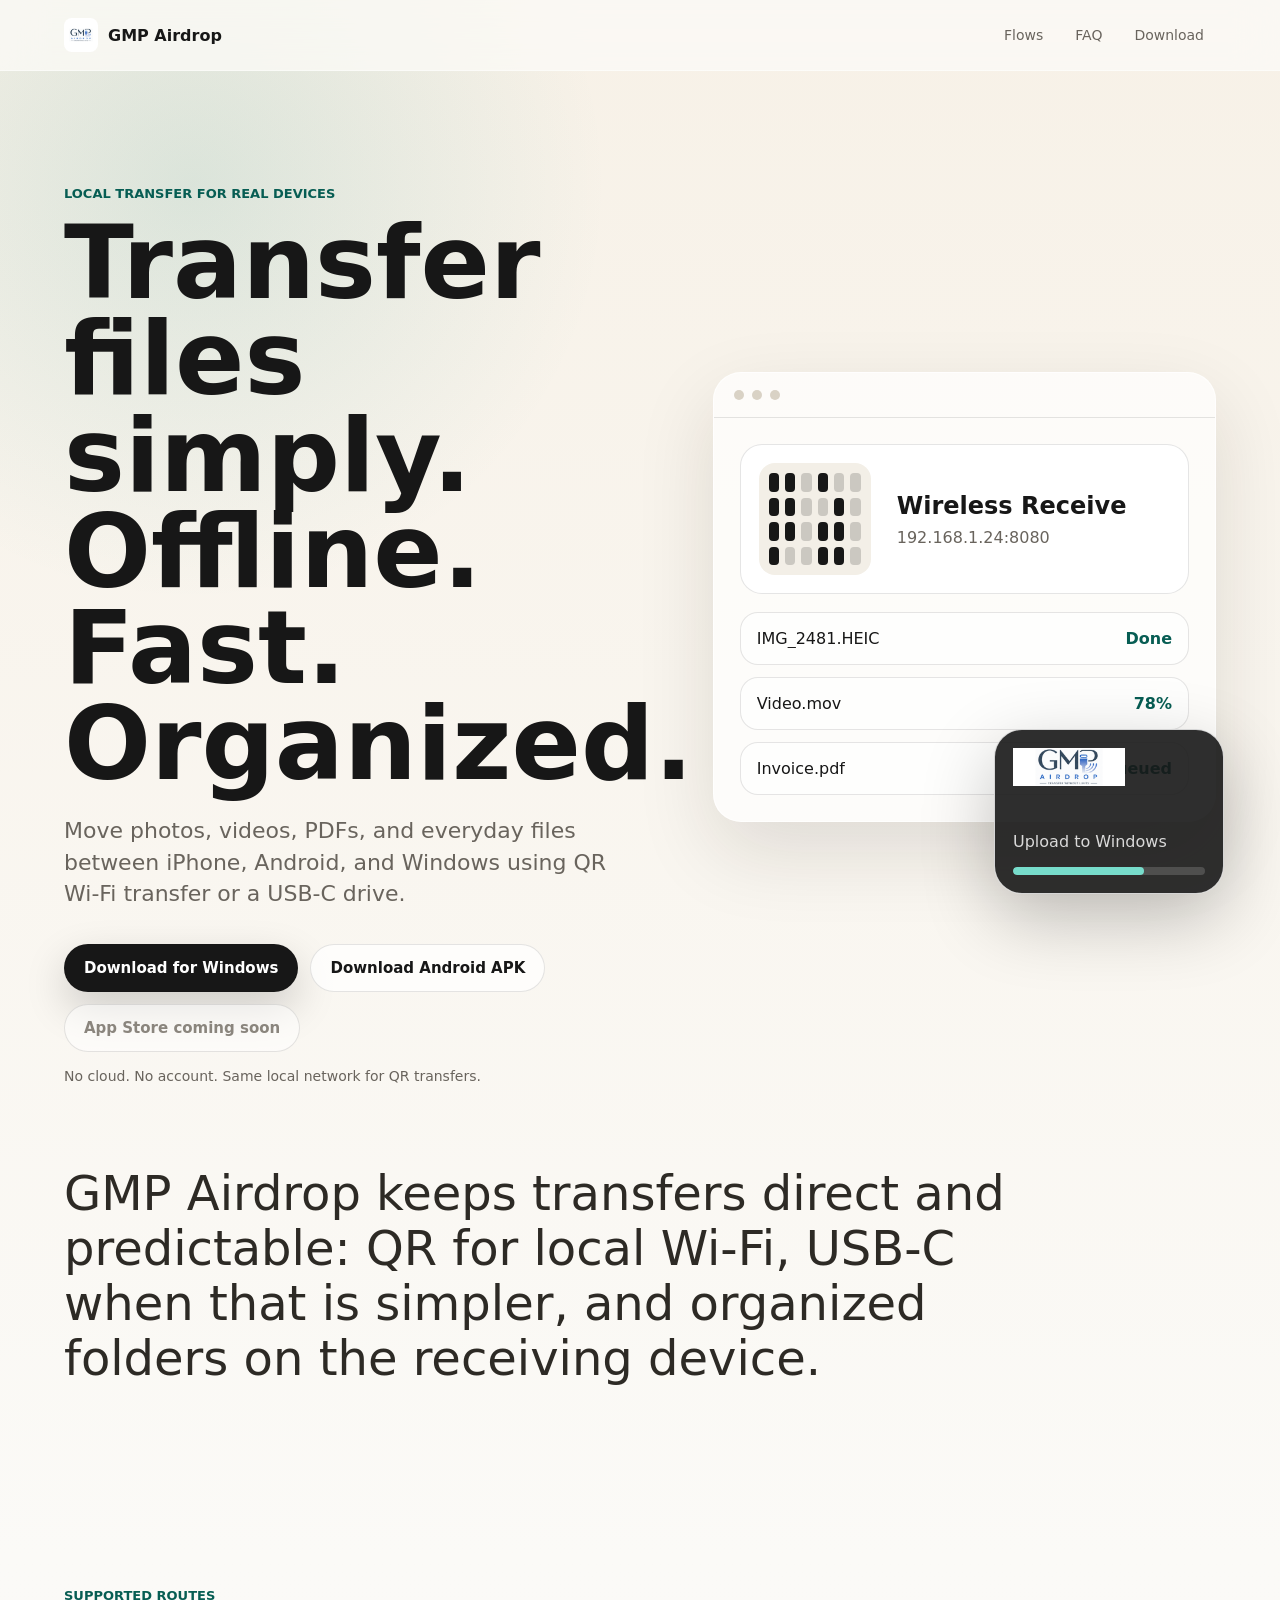
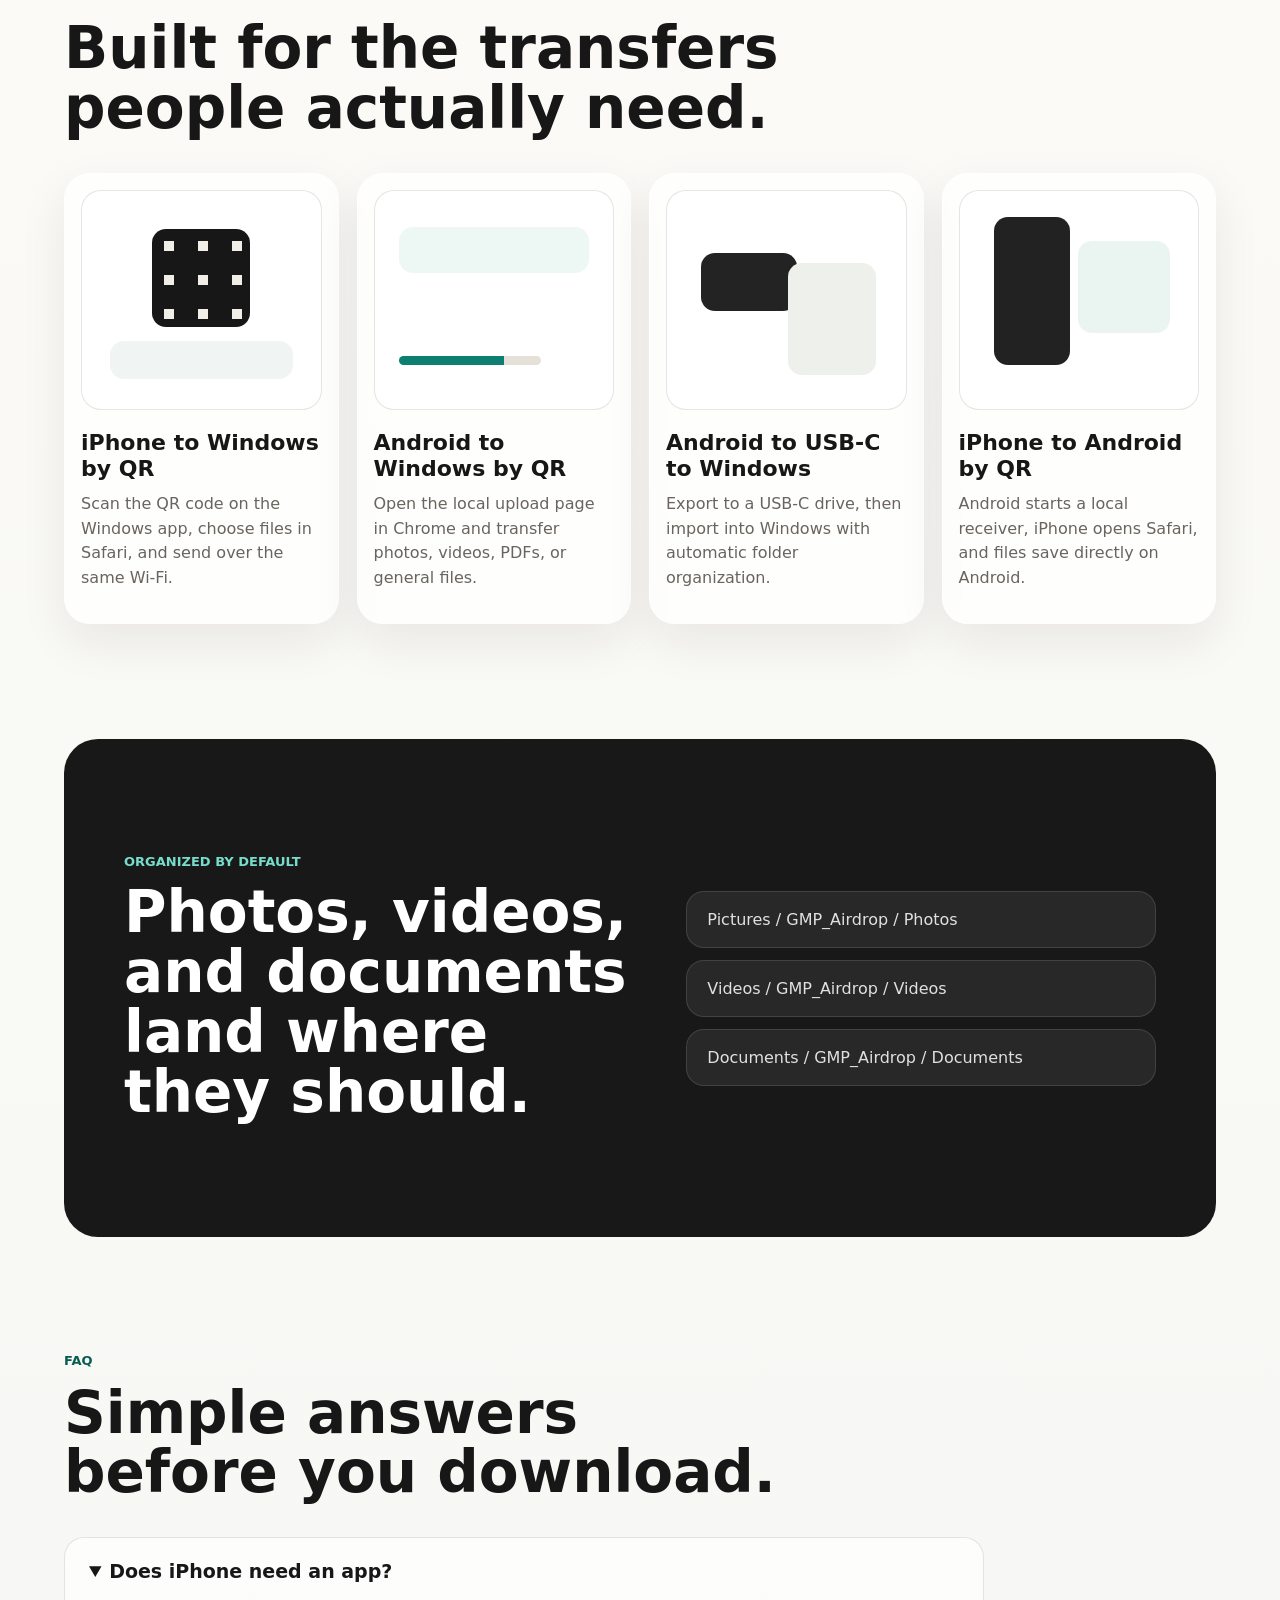
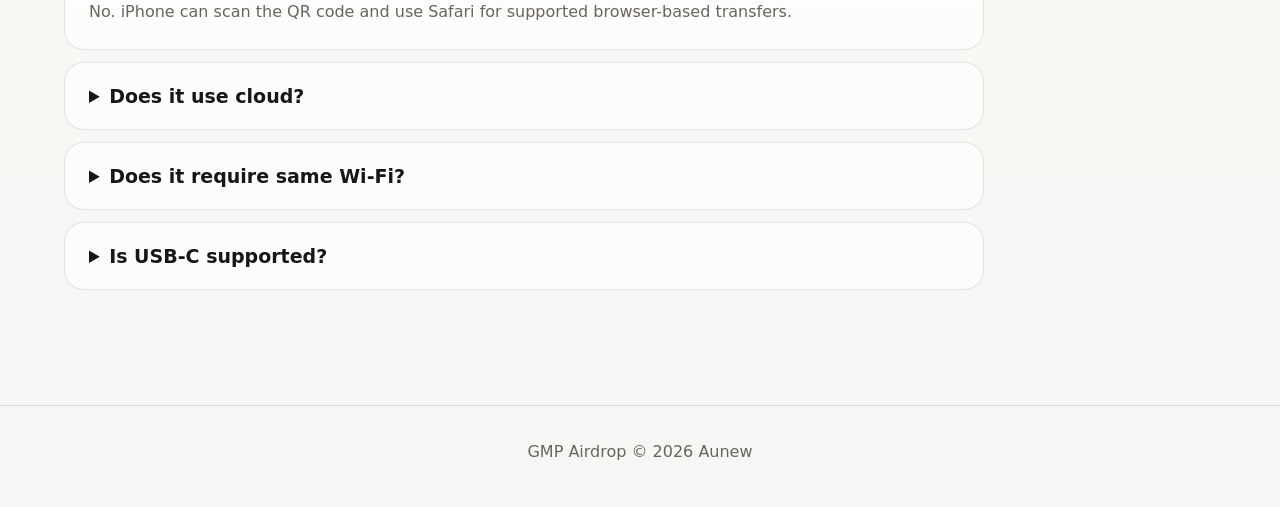
==== commit 0a13f850: "Revert "Create GMP AirDrop download website" This reverts commit 6e16064b81dfa6fdb9855b702cb20d2cbe7" ====
--- a/docs/index.html
+++ b/docs/index.html
@@ -3,171 +3,162 @@
   <head>
     <meta charset="utf-8">
     <meta name="viewport" content="width=device-width, initial-scale=1">
-    <title>GMP AirDrop for Windows</title>
+    <title>GMP Airdrop - Offline file transfer</title>
     <meta
       name="description"
-      content="Download the GMP AirDrop Windows receiver and learn how to transfer files between iPhone and Windows PC over local Wi-Fi."
+      content="GMP Airdrop transfers photos, videos, and files between iPhone, Android, and Windows over local Wi-Fi or USB-C. No cloud. No account."
     >
-    <meta name="theme-color" content="#f6f8fb">
+    <meta name="theme-color" content="#f7f3ea">
     <link rel="icon" href="assets/gmp_app_icon.png">
     <link rel="stylesheet" href="styles.css">
   </head>
   <body>
     <header class="site-header">
-      <a class="brand" href="#top" aria-label="GMP AirDrop for Windows home">
+      <a class="brand" href="#top" aria-label="GMP Airdrop home">
         <img src="assets/gmp_app_icon.png" alt="" class="brand-icon">
-        <span>GMP AirDrop</span>
+        <span>GMP Airdrop</span>
       </a>
       <nav class="nav-links" aria-label="Primary">
+        <a href="#flows">Flows</a>
+        <a href="#faq">FAQ</a>
         <a href="#download">Download</a>
-        <a href="#how-to-use">How to use</a>
-        <a href="#review">Review testing</a>
-        <a href="#troubleshooting">Troubleshooting</a>
       </nav>
     </header>
 
     <main id="top">
       <section class="hero">
         <div class="hero-copy">
-          <p class="eyebrow">Windows receiver for the iPhone companion app</p>
-          <h1>GMP AirDrop for Windows</h1>
+          <p class="eyebrow">Local transfer for real devices</p>
+          <h1>
+            Transfer files simply.<br>
+            Offline. Fast. Organized.
+          </h1>
           <p class="hero-text">
-            Local Wi-Fi file transfer between iPhone and Windows PC.
+            Move photos, videos, PDFs, and everyday files between iPhone, Android,
+            and Windows using QR Wi-Fi transfer or a USB-C drive.
           </p>
-          <div class="download-row" id="download">
-            <a class="button primary" href="downloads/GMP_Airdrop_Setup.exe">
-              Download Windows receiver
-            </a>
-            <a class="button secondary" href="download.html">Download instructions</a>
+          <div class="download-row" id="download" aria-label="Download options">
+            <a class="button primary" href="downloads/GMP_Airdrop_Setup.exe">Download for Windows</a>
+            <a class="button secondary" href="downloads/GMP_Airdrop_Android.apk">Download Android APK</a>
+            <span class="button disabled" aria-disabled="true">App Store coming soon</span>
           </div>
-          <p class="trust-line">
-            No account required. No cloud relay. Files move directly on your local network.
-          </p>
+          <p class="trust-line">No cloud. No account. Same local network for QR transfers.</p>
         </div>
 
-        <div class="receiver-preview" aria-label="Windows receiver preview">
+        <div class="hero-device" aria-label="GMP Airdrop app preview">
           <div class="desktop-window">
             <div class="window-bar">
               <span></span><span></span><span></span>
             </div>
             <div class="window-body">
-              <div class="receiver-card">
-                <div class="receiver-icon">PC</div>
+              <div class="qr-card">
+                <div class="qr-grid" aria-hidden="true">
+                  <i></i><i></i><i></i><i></i><i></i><i></i>
+                  <i></i><i></i><i></i><i></i><i></i><i></i>
+                  <i></i><i></i><i></i><i></i><i></i><i></i>
+                  <i></i><i></i><i></i><i></i><i></i><i></i>
+                </div>
                 <div>
                   <strong>Wireless Receive</strong>
-                  <span>Waiting for iPhone uploads</span>
+                  <span>192.168.1.24:8080</span>
                 </div>
               </div>
-              <ol class="mini-steps">
-                <li>Open receiver on Windows</li>
-                <li>Keep both devices on the same Wi-Fi</li>
-                <li>Send files from iPhone</li>
-              </ol>
+              <div class="transfer-list">
+                <div><span>IMG_2481.HEIC</span><b>Done</b></div>
+                <div><span>Video.mov</span><b>78%</b></div>
+                <div><span>Invoice.pdf</span><b>Queued</b></div>
+              </div>
             </div>
+          </div>
+          <div class="phone-panel">
+            <img src="assets/gmp_logo.png" alt="GMP Airdrop" class="phone-logo">
+            <p>Upload to Windows</p>
+            <div class="progress-bar"><span></span></div>
           </div>
         </div>
       </section>
 
-      <section class="section two-column" aria-labelledby="download-title">
-        <div>
-          <p class="eyebrow">Download Windows receiver</p>
-          <h2 id="download-title">Install the PC app before sending from iPhone.</h2>
+      <section class="section intro">
+        <p>
+          GMP Airdrop keeps transfers direct and predictable: QR for local Wi-Fi,
+          USB-C when that is simpler, and organized folders on the receiving device.
+        </p>
+      </section>
+
+      <section class="section flows" id="flows" aria-labelledby="flows-title">
+        <div class="section-heading">
+          <p class="eyebrow">Supported routes</p>
+          <h2 id="flows-title">Built for the transfers people actually need.</h2>
         </div>
-        <div class="panel">
-          <p>
-            The Windows receiver accepts files from the iPhone app over local Wi-Fi.
-            Download and open the receiver, then use the iPhone app to select files and send.
-          </p>
-          <a class="button primary" href="downloads/GMP_Airdrop_Setup.exe">
-            Download GMP AirDrop Setup.exe
-          </a>
+
+        <div class="flow-grid">
+          <article class="flow-card">
+            <div class="mockup qr"></div>
+            <h3>iPhone to Windows by QR</h3>
+            <p>Scan the QR code on the Windows app, choose files in Safari, and send over the same Wi-Fi.</p>
+          </article>
+
+          <article class="flow-card">
+            <div class="mockup upload"></div>
+            <h3>Android to Windows by QR</h3>
+            <p>Open the local upload page in Chrome and transfer photos, videos, PDFs, or general files.</p>
+          </article>
+
+          <article class="flow-card">
+            <div class="mockup usb"></div>
+            <h3>Android to USB-C to Windows</h3>
+            <p>Export to a USB-C drive, then import into Windows with automatic folder organization.</p>
+          </article>
+
+          <article class="flow-card">
+            <div class="mockup phone"></div>
+            <h3>iPhone to Android by QR</h3>
+            <p>Android starts a local receiver, iPhone opens Safari, and files save directly on Android.</p>
+          </article>
         </div>
       </section>
 
-      <section class="section" id="how-to-use" aria-labelledby="how-title">
-        <div class="section-heading">
-          <p class="eyebrow">How to use</p>
-          <h2 id="how-title">Send from iPhone to Windows in a few steps.</h2>
+      <section class="section detail-band">
+        <div>
+          <p class="eyebrow">Organized by default</p>
+          <h2>Photos, videos, and documents land where they should.</h2>
         </div>
-        <ol class="step-list">
-          <li>Open GMP AirDrop on Windows PC.</li>
-          <li>Click Wireless Receive.</li>
-          <li>Make sure iPhone and PC are on the same Wi-Fi.</li>
-          <li>Open GMP AirDrop on iPhone.</li>
-          <li>Select photos, videos, or files.</li>
-          <li>Send to the detected PC or scan the QR code.</li>
-        </ol>
-      </section>
-
-      <section class="section callout" id="review" aria-labelledby="review-title">
-        <div>
-          <p class="eyebrow">App Store review testing steps</p>
-          <h2 id="review-title">Reviewer note</h2>
-        </div>
-        <div>
-          <p>
-            The iOS app is a companion for the Windows receiver. Automatic PC
-            discovery requires the Windows receiver to be open and running on the
-            same Wi-Fi network as the iPhone.
-          </p>
-          <ol class="compact-list">
-            <li>Install and open the Windows receiver.</li>
-            <li>Start Wireless Receive on Windows.</li>
-            <li>Open the iOS app on the same Wi-Fi network.</li>
-            <li>Choose files manually, then send to the detected PC or scan the QR code.</li>
-          </ol>
+        <div class="folder-stack" aria-label="Folder organization preview">
+          <span>Pictures / GMP_Airdrop / Photos</span>
+          <span>Videos / GMP_Airdrop / Videos</span>
+          <span>Documents / GMP_Airdrop / Documents</span>
         </div>
       </section>
 
-      <section class="section two-column" id="privacy" aria-labelledby="privacy-title">
-        <div>
-          <p class="eyebrow">Privacy / local network note</p>
-          <h2 id="privacy-title">Transfers stay local.</h2>
+      <section class="section faq" id="faq" aria-labelledby="faq-title">
+        <div class="section-heading">
+          <p class="eyebrow">FAQ</p>
+          <h2 id="faq-title">Simple answers before you download.</h2>
         </div>
-        <div class="panel">
-          <ul class="check-list">
-            <li>No account required.</li>
-            <li>No cloud relay.</li>
-            <li>Files transfer over local Wi-Fi.</li>
-            <li>User selects files manually.</li>
-          </ul>
-          <p>
-            Privacy policy:
-            <a class="text-link" href="https://github.com/david08170129/gmp-airdrop/blob/main/app_store/ios/privacy.md">
-              view the iOS privacy policy
-            </a>.
-          </p>
-        </div>
-      </section>
 
-      <section class="section" id="troubleshooting" aria-labelledby="troubleshooting-title">
-        <div class="section-heading">
-          <p class="eyebrow">Troubleshooting</p>
-          <h2 id="troubleshooting-title">If the iPhone cannot find the PC.</h2>
-        </div>
         <div class="faq-list">
           <details open>
-            <summary>Make sure Wireless Receive is running</summary>
-            <p>Open GMP AirDrop on Windows and click Wireless Receive before searching from iPhone.</p>
+            <summary>Does iPhone need an app?</summary>
+            <p>No. iPhone can scan the QR code and use Safari for supported browser-based transfers.</p>
           </details>
           <details>
-            <summary>Use the same Wi-Fi network</summary>
-            <p>The iPhone and Windows PC must be connected to the same local Wi-Fi network.</p>
+            <summary>Does it use cloud?</summary>
+            <p>No. GMP Airdrop is designed for local transfers only, without cloud storage or accounts.</p>
           </details>
           <details>
-            <summary>Allow Windows Firewall access</summary>
-            <p>If Windows asks for network permission, allow GMP AirDrop on private networks.</p>
+            <summary>Does it require same Wi-Fi?</summary>
+            <p>Yes. QR wireless transfer requires the sender and receiver to be on the same local Wi-Fi network.</p>
           </details>
           <details>
-            <summary>Use QR code fallback</summary>
-            <p>If automatic discovery is blocked by the network, scan the QR code shown by the Windows receiver.</p>
+            <summary>Is USB-C supported?</summary>
+            <p>Yes. Android to USB-C to Windows is supported for offline drive-based transfer.</p>
           </details>
         </div>
       </section>
     </main>
 
     <footer class="footer">
-      <span>GMP AirDrop &copy; 2026 Aunew</span>
+      <span>GMP Airdrop © 2026 Aunew</span>
     </footer>
   </body>
 </html>
--- a/docs/styles.css
+++ b/docs/styles.css
@@ -1,15 +1,14 @@
 :root {
   color-scheme: light;
-  --ink: #172033;
-  --muted: #667085;
-  --paper: #f6f8fb;
-  --surface: #ffffff;
-  --line: rgba(23, 32, 51, 0.12);
-  --blue: #155fd6;
-  --blue-dark: #0b469f;
-  --blue-soft: #eef5ff;
-  --green: #12846f;
-  --shadow: 0 22px 60px rgba(21, 95, 214, 0.1);
+  --ink: #171717;
+  --muted: #69645d;
+  --paper: #fbfaf7;
+  --warm: #f2ece0;
+  --line: rgba(23, 23, 23, 0.11);
+  --accent: #0d7f71;
+  --accent-strong: #075d53;
+  --card: rgba(255, 255, 255, 0.72);
+  --shadow: 0 30px 80px rgba(32, 27, 18, 0.12);
 }
 
 * {
@@ -24,8 +23,8 @@
   margin: 0;
   color: var(--ink);
   background:
-    radial-gradient(circle at 10% 0%, rgba(21, 95, 214, 0.11), transparent 28rem),
-    linear-gradient(180deg, #f8fbff 0%, var(--paper) 52%, #ffffff 100%);
+    radial-gradient(circle at 15% 5%, rgba(13, 127, 113, 0.12), transparent 26rem),
+    linear-gradient(180deg, #f7f1e7 0%, var(--paper) 42%, #f6f7f4 100%);
   font-family: Inter, ui-sans-serif, system-ui, -apple-system, BlinkMacSystemFont, "Segoe UI", sans-serif;
   letter-spacing: 0;
 }
@@ -33,38 +32,6 @@
 a {
   color: inherit;
   text-decoration: none;
-}
-
-p {
-  color: var(--muted);
-  line-height: 1.62;
-}
-
-h1,
-h2,
-h3,
-p {
-  margin-top: 0;
-}
-
-h1 {
-  margin-bottom: 18px;
-  max-width: 820px;
-  font-size: clamp(42px, 7vw, 86px);
-  line-height: 0.98;
-  font-weight: 800;
-}
-
-h2 {
-  margin-bottom: 0;
-  max-width: 720px;
-  font-size: clamp(30px, 4.4vw, 54px);
-  line-height: 1.05;
-  font-weight: 780;
-}
-
-h3 {
-  font-size: 22px;
 }
 
 .site-header {
@@ -74,18 +41,17 @@
   display: flex;
   align-items: center;
   justify-content: space-between;
-  gap: 18px;
-  padding: 16px clamp(20px, 5vw, 72px);
-  border-bottom: 1px solid rgba(255, 255, 255, 0.72);
-  background: rgba(246, 248, 251, 0.82);
-  backdrop-filter: blur(20px);
+  padding: 18px clamp(20px, 5vw, 72px);
+  border-bottom: 1px solid rgba(255, 255, 255, 0.44);
+  background: rgba(251, 250, 247, 0.78);
+  backdrop-filter: blur(22px);
 }
 
 .brand {
   display: inline-flex;
   align-items: center;
   gap: 10px;
-  font-weight: 800;
+  font-weight: 720;
 }
 
 .brand-icon {
@@ -96,8 +62,6 @@
 
 .nav-links {
   display: flex;
-  flex-wrap: wrap;
-  justify-content: flex-end;
   gap: 8px;
   color: var(--muted);
   font-size: 14px;
@@ -106,47 +70,76 @@
 .nav-links a {
   padding: 9px 12px;
   border-radius: 999px;
+  transition: background 180ms ease, color 180ms ease;
 }
 
 .nav-links a:hover {
   color: var(--ink);
-  background: var(--surface);
+  background: rgba(255, 255, 255, 0.78);
 }
 
 .hero {
   display: grid;
-  grid-template-columns: minmax(0, 1fr) minmax(320px, 0.8fr);
-  gap: clamp(34px, 7vw, 84px);
+  grid-template-columns: minmax(0, 1fr) minmax(320px, 0.9fr);
+  gap: clamp(36px, 7vw, 90px);
   align-items: center;
-  min-height: calc(100svh - 68px);
-  padding: clamp(58px, 9vw, 110px) clamp(20px, 5vw, 72px) 54px;
+  min-height: calc(100svh - 72px);
+  padding: clamp(64px, 9vw, 118px) clamp(20px, 5vw, 72px) 48px;
 }
 
 .hero-copy {
-  max-width: 780px;
+  max-width: 760px;
 }
 
 .eyebrow {
   margin: 0 0 14px;
-  color: var(--blue-dark);
+  color: var(--accent-strong);
   font-size: 13px;
-  font-weight: 800;
-  letter-spacing: 0.08em;
+  font-weight: 760;
   text-transform: uppercase;
 }
 
+h1,
+h2,
+h3,
+p {
+  margin-top: 0;
+}
+
+h1 {
+  margin-bottom: 22px;
+  max-width: 820px;
+  font-size: clamp(52px, 8vw, 104px);
+  line-height: 0.94;
+  font-weight: 780;
+}
+
+h2 {
+  margin-bottom: 0;
+  max-width: 720px;
+  font-size: clamp(32px, 4.6vw, 58px);
+  line-height: 1.03;
+  font-weight: 760;
+}
+
+h3 {
+  margin-bottom: 10px;
+  font-size: 22px;
+  line-height: 1.18;
+}
+
 .hero-text {
-  max-width: 640px;
-  color: var(--muted);
-  font-size: clamp(18px, 2vw, 23px);
-  line-height: 1.5;
+  max-width: 620px;
+  color: var(--muted);
+  font-size: clamp(18px, 2vw, 22px);
+  line-height: 1.45;
 }
 
 .download-row {
   display: flex;
   flex-wrap: wrap;
   gap: 12px;
-  margin: 32px 0 16px;
+  margin: 34px 0 16px;
 }
 
 .button {
@@ -156,9 +149,9 @@
   min-height: 48px;
   padding: 0 19px;
   border: 1px solid var(--line);
-  border-radius: 10px;
+  border-radius: 999px;
   font-size: 15px;
-  font-weight: 800;
+  font-weight: 720;
   transition: transform 180ms ease, box-shadow 180ms ease, background 180ms ease;
 }
 
@@ -168,16 +161,22 @@
 
 .button.primary {
   color: #fff;
-  background: var(--blue);
-  box-shadow: 0 16px 38px rgba(21, 95, 214, 0.22);
-}
-
-.button.primary:hover {
-  background: var(--blue-dark);
+  background: var(--ink);
+  box-shadow: 0 16px 42px rgba(0, 0, 0, 0.18);
 }
 
 .button.secondary {
-  background: var(--surface);
+  background: rgba(255, 255, 255, 0.72);
+}
+
+.button.disabled {
+  color: #8a857d;
+  background: rgba(255, 255, 255, 0.5);
+  cursor: default;
+}
+
+.button.disabled:hover {
+  transform: none;
 }
 
 .trust-line {
@@ -185,15 +184,16 @@
   font-size: 14px;
 }
 
-.receiver-preview {
-  min-height: 420px;
+.hero-device {
+  position: relative;
+  min-height: 540px;
 }
 
 .desktop-window {
   overflow: hidden;
-  border: 1px solid rgba(255, 255, 255, 0.82);
-  border-radius: 24px;
-  background: rgba(255, 255, 255, 0.82);
+  border: 1px solid rgba(255, 255, 255, 0.75);
+  border-radius: 28px;
+  background: rgba(255, 255, 255, 0.68);
   box-shadow: var(--shadow);
 }
 
@@ -208,212 +208,303 @@
   width: 10px;
   height: 10px;
   border-radius: 50%;
-  background: #ccd6e6;
+  background: #d9d2c5;
 }
 
 .window-body {
   padding: 26px;
 }
 
-.receiver-card {
-  display: grid;
-  grid-template-columns: 76px 1fr;
+.qr-card {
+  display: grid;
+  grid-template-columns: 120px 1fr;
   gap: 18px;
   align-items: center;
   padding: 18px;
   border: 1px solid var(--line);
-  border-radius: 18px;
-  background: var(--surface);
-}
-
-.receiver-icon {
-  display: grid;
-  place-items: center;
-  width: 76px;
+  border-radius: 22px;
+  background: #fff;
+}
+
+.qr-card strong,
+.qr-card span {
+  display: block;
+}
+
+.qr-card strong {
+  margin-bottom: 8px;
+  font-size: 24px;
+}
+
+.qr-card span {
+  color: var(--muted);
+}
+
+.qr-grid {
+  display: grid;
+  grid-template-columns: repeat(6, 1fr);
+  gap: 6px;
+  width: 112px;
   aspect-ratio: 1;
+  padding: 10px;
   border-radius: 16px;
-  color: #fff;
+  background: #f3efe7;
+}
+
+.qr-grid i {
+  border-radius: 4px;
   background: var(--ink);
-  font-weight: 900;
-}
-
-.receiver-card strong,
-.receiver-card span {
-  display: block;
-}
-
-.receiver-card strong {
-  margin-bottom: 6px;
-  font-size: 24px;
-}
-
-.receiver-card span {
-  color: var(--muted);
-}
-
-.mini-steps {
+}
+
+.qr-grid i:nth-child(3n),
+.qr-grid i:nth-child(5n) {
+  opacity: 0.18;
+}
+
+.transfer-list {
   display: grid;
   gap: 12px;
-  margin: 18px 0 0;
-  padding: 0;
-  list-style: none;
-}
-
-.mini-steps li {
-  padding: 15px 16px;
-  border: 1px solid var(--line);
-  border-radius: 14px;
-  background: rgba(238, 245, 255, 0.66);
-  font-weight: 720;
-}
-
-.section {
-  padding: clamp(62px, 8vw, 112px) clamp(20px, 5vw, 72px);
-}
-
-.two-column,
-.callout {
-  display: grid;
-  grid-template-columns: minmax(0, 0.9fr) minmax(280px, 0.9fr);
-  gap: clamp(24px, 5vw, 64px);
-  align-items: start;
-}
-
-.section-heading {
-  display: grid;
-  gap: 2px;
-  margin-bottom: 28px;
-}
-
-.panel {
-  padding: 24px;
+  margin-top: 18px;
+}
+
+.transfer-list div {
+  display: flex;
+  justify-content: space-between;
+  gap: 20px;
+  padding: 16px;
   border: 1px solid var(--line);
   border-radius: 18px;
-  background: rgba(255, 255, 255, 0.82);
-  box-shadow: 0 18px 44px rgba(21, 95, 214, 0.07);
-}
-
-.step-list,
-.compact-list,
-.check-list {
+  background: rgba(255, 255, 255, 0.64);
+}
+
+.transfer-list span {
+  overflow: hidden;
+  text-overflow: ellipsis;
+  white-space: nowrap;
+}
+
+.transfer-list b {
+  color: var(--accent-strong);
+}
+
+.phone-panel {
+  position: absolute;
+  right: -8px;
+  bottom: 18px;
+  width: min(230px, 58%);
+  padding: 18px;
+  border: 1px solid rgba(255, 255, 255, 0.8);
+  border-radius: 28px;
+  background: rgba(24, 24, 24, 0.9);
+  color: #fff;
+  box-shadow: 0 24px 72px rgba(0, 0, 0, 0.24);
+}
+
+.phone-logo {
+  width: 112px;
+  max-width: 100%;
+  margin-bottom: 42px;
+}
+
+.phone-panel p {
+  margin-bottom: 16px;
+  color: rgba(255, 255, 255, 0.82);
+}
+
+.progress-bar {
+  overflow: hidden;
+  height: 8px;
+  border-radius: 999px;
+  background: rgba(255, 255, 255, 0.16);
+}
+
+.progress-bar span {
+  display: block;
+  width: 68%;
+  height: 100%;
+  border-radius: inherit;
+  background: #77dccb;
+}
+
+.section {
+  padding: clamp(68px, 9vw, 128px) clamp(20px, 5vw, 72px);
+}
+
+.intro {
+  padding-top: 20px;
+  padding-bottom: 40px;
+}
+
+.intro p {
+  max-width: 980px;
+  color: #2d2a25;
+  font-size: clamp(25px, 4vw, 48px);
+  line-height: 1.14;
+}
+
+.section-heading {
+  display: grid;
+  gap: 2px;
+  margin-bottom: 34px;
+}
+
+.flow-grid {
+  display: grid;
+  grid-template-columns: repeat(4, minmax(0, 1fr));
+  gap: 18px;
+}
+
+.flow-card {
+  padding: 16px;
+  border: 1px solid rgba(255, 255, 255, 0.78);
+  border-radius: 26px;
+  background: var(--card);
+  box-shadow: 0 18px 48px rgba(32, 27, 18, 0.08);
+}
+
+.flow-card p {
+  color: var(--muted);
+  line-height: 1.55;
+}
+
+.mockup {
+  position: relative;
+  height: 220px;
+  margin-bottom: 20px;
+  border: 1px solid var(--line);
+  border-radius: 20px;
+  background: #fff;
+}
+
+.mockup::before,
+.mockup::after {
+  content: "";
+  position: absolute;
+  border-radius: 14px;
+}
+
+.mockup.qr::before {
+  inset: 38px auto auto 50%;
+  width: 98px;
+  aspect-ratio: 1;
+  transform: translateX(-50%);
+  background:
+    linear-gradient(90deg, var(--ink) 35%, transparent 0 65%, var(--ink) 0),
+    linear-gradient(var(--ink) 35%, transparent 0 65%, var(--ink) 0),
+    #f1eee7;
+  background-size: 34px 34px;
+}
+
+.mockup.qr::after {
+  left: 28px;
+  right: 28px;
+  bottom: 30px;
+  height: 38px;
+  background: #f0f5f3;
+}
+
+.mockup.upload::before {
+  left: 24px;
+  right: 24px;
+  top: 36px;
+  height: 46px;
+  background: #edf8f5;
+}
+
+.mockup.upload::after {
+  left: 24px;
+  right: 72px;
+  bottom: 44px;
+  height: 9px;
+  background: linear-gradient(90deg, var(--accent) 74%, #e5e1d9 74%);
+}
+
+.mockup.usb::before {
+  left: 34px;
+  top: 62px;
+  width: 96px;
+  height: 58px;
+  background: #232323;
+}
+
+.mockup.usb::after {
+  right: 30px;
+  bottom: 34px;
+  width: 88px;
+  height: 112px;
+  background: #edf0eb;
+}
+
+.mockup.phone::before {
+  left: 34px;
+  top: 26px;
+  width: 76px;
+  height: 148px;
+  background: #222;
+}
+
+.mockup.phone::after {
+  right: 28px;
+  top: 50px;
+  width: 92px;
+  height: 92px;
+  background: #eaf5f2;
+}
+
+.detail-band {
+  display: grid;
+  grid-template-columns: minmax(0, 0.9fr) minmax(280px, 0.8fr);
+  gap: 34px;
+  align-items: center;
+  margin: 0 clamp(20px, 5vw, 72px);
+  padding-right: clamp(24px, 5vw, 60px);
+  padding-left: clamp(24px, 5vw, 60px);
+  border-radius: 34px;
+  background: #181818;
+  color: #fff;
+}
+
+.detail-band .eyebrow {
+  color: #77dccb;
+}
+
+.folder-stack {
+  display: grid;
+  gap: 12px;
+}
+
+.folder-stack span {
+  display: block;
+  padding: 18px 20px;
+  border: 1px solid rgba(255, 255, 255, 0.12);
+  border-radius: 18px;
+  background: rgba(255, 255, 255, 0.07);
+  color: rgba(255, 255, 255, 0.86);
+}
+
+.faq-list {
   display: grid;
   gap: 12px;
   max-width: 920px;
-  margin: 0;
-  padding: 0;
-  list-style: none;
-}
-
-.step-list {
-  counter-reset: steps;
-}
-
-.step-list li,
-.compact-list li,
-.check-list li {
-  position: relative;
-  padding: 18px 18px 18px 54px;
-  border: 1px solid var(--line);
-  border-radius: 16px;
-  background: var(--surface);
-  box-shadow: 0 12px 30px rgba(21, 95, 214, 0.05);
-}
-
-.step-list li::before {
-  counter-increment: steps;
-  content: counter(steps);
-  position: absolute;
-  left: 16px;
-  top: 15px;
-  display: grid;
-  place-items: center;
-  width: 26px;
-  aspect-ratio: 1;
-  border-radius: 50%;
-  color: #fff;
-  background: var(--blue);
-  font-size: 13px;
-  font-weight: 800;
-}
-
-.compact-list li::before,
-.check-list li::before {
-  content: "";
-  position: absolute;
-  left: 21px;
-  top: 23px;
-  width: 10px;
-  height: 10px;
-  border-radius: 50%;
-  background: var(--green);
-}
-
-.callout {
-  margin: 0 clamp(20px, 5vw, 72px);
-  padding-right: clamp(24px, 5vw, 58px);
-  padding-left: clamp(24px, 5vw, 58px);
-  border-radius: 24px;
-  color: #fff;
-  background: var(--ink);
-}
-
-.callout p,
-.callout li {
-  color: rgba(255, 255, 255, 0.82);
-}
-
-.callout .eyebrow {
-  color: #9cc8ff;
-}
-
-.callout .compact-list li {
-  border-color: rgba(255, 255, 255, 0.13);
-  background: rgba(255, 255, 255, 0.07);
-}
-
-.text-link {
-  color: var(--blue-dark);
-  font-weight: 800;
-  text-decoration: underline;
-  text-underline-offset: 3px;
-}
-
-.faq-list {
-  display: grid;
-  gap: 12px;
-  max-width: 920px;
 }
 
 details {
   border: 1px solid var(--line);
-  border-radius: 16px;
-  background: rgba(255, 255, 255, 0.86);
+  border-radius: 20px;
+  background: rgba(255, 255, 255, 0.66);
 }
 
 summary {
   cursor: pointer;
-  padding: 20px 22px;
-  font-size: 18px;
-  font-weight: 800;
+  padding: 22px 24px;
+  font-size: 19px;
+  font-weight: 740;
 }
 
 details p {
-  margin: -2px 22px 22px;
-}
-
-.download-page {
-  max-width: 920px;
-  min-height: calc(100svh - 68px);
-  padding: clamp(58px, 9vw, 110px) clamp(20px, 5vw, 72px);
-}
-
-.checklist-panel {
-  margin-top: 28px;
-}
-
-.checklist-panel h2 {
-  margin-bottom: 18px;
-  font-size: clamp(24px, 3vw, 34px);
+  margin: -4px 24px 24px;
+  color: var(--muted);
+  line-height: 1.55;
 }
 
 .footer {
@@ -424,19 +515,18 @@
   border-top: 1px solid var(--line);
 }
 
-@media (max-width: 900px) {
+@media (max-width: 1060px) {
   .hero,
-  .two-column,
-  .callout {
+  .detail-band {
     grid-template-columns: 1fr;
   }
 
-  .hero {
-    min-height: auto;
-  }
-
-  .receiver-preview {
-    min-height: auto;
+  .hero-device {
+    min-height: 500px;
+  }
+
+  .flow-grid {
+    grid-template-columns: repeat(2, minmax(0, 1fr));
   }
 }
 
@@ -444,15 +534,18 @@
   .site-header {
     position: static;
     align-items: flex-start;
+    gap: 12px;
     flex-direction: column;
   }
 
   .nav-links {
-    justify-content: flex-start;
+    width: 100%;
+    justify-content: space-between;
   }
 
   .hero {
-    padding-top: 42px;
+    min-height: auto;
+    padding-top: 46px;
   }
 
   .download-row {
@@ -463,12 +556,26 @@
     width: 100%;
   }
 
-  .receiver-card {
+  .hero-device {
+    min-height: 430px;
+  }
+
+  .qr-card {
     grid-template-columns: 1fr;
   }
 
-  .callout {
+  .phone-panel {
+    right: 10px;
+    width: 210px;
+  }
+
+  .flow-grid {
+    grid-template-columns: 1fr;
+  }
+
+  .detail-band {
     margin-right: 20px;
     margin-left: 20px;
-  }
-}
+    border-radius: 26px;
+  }
+}
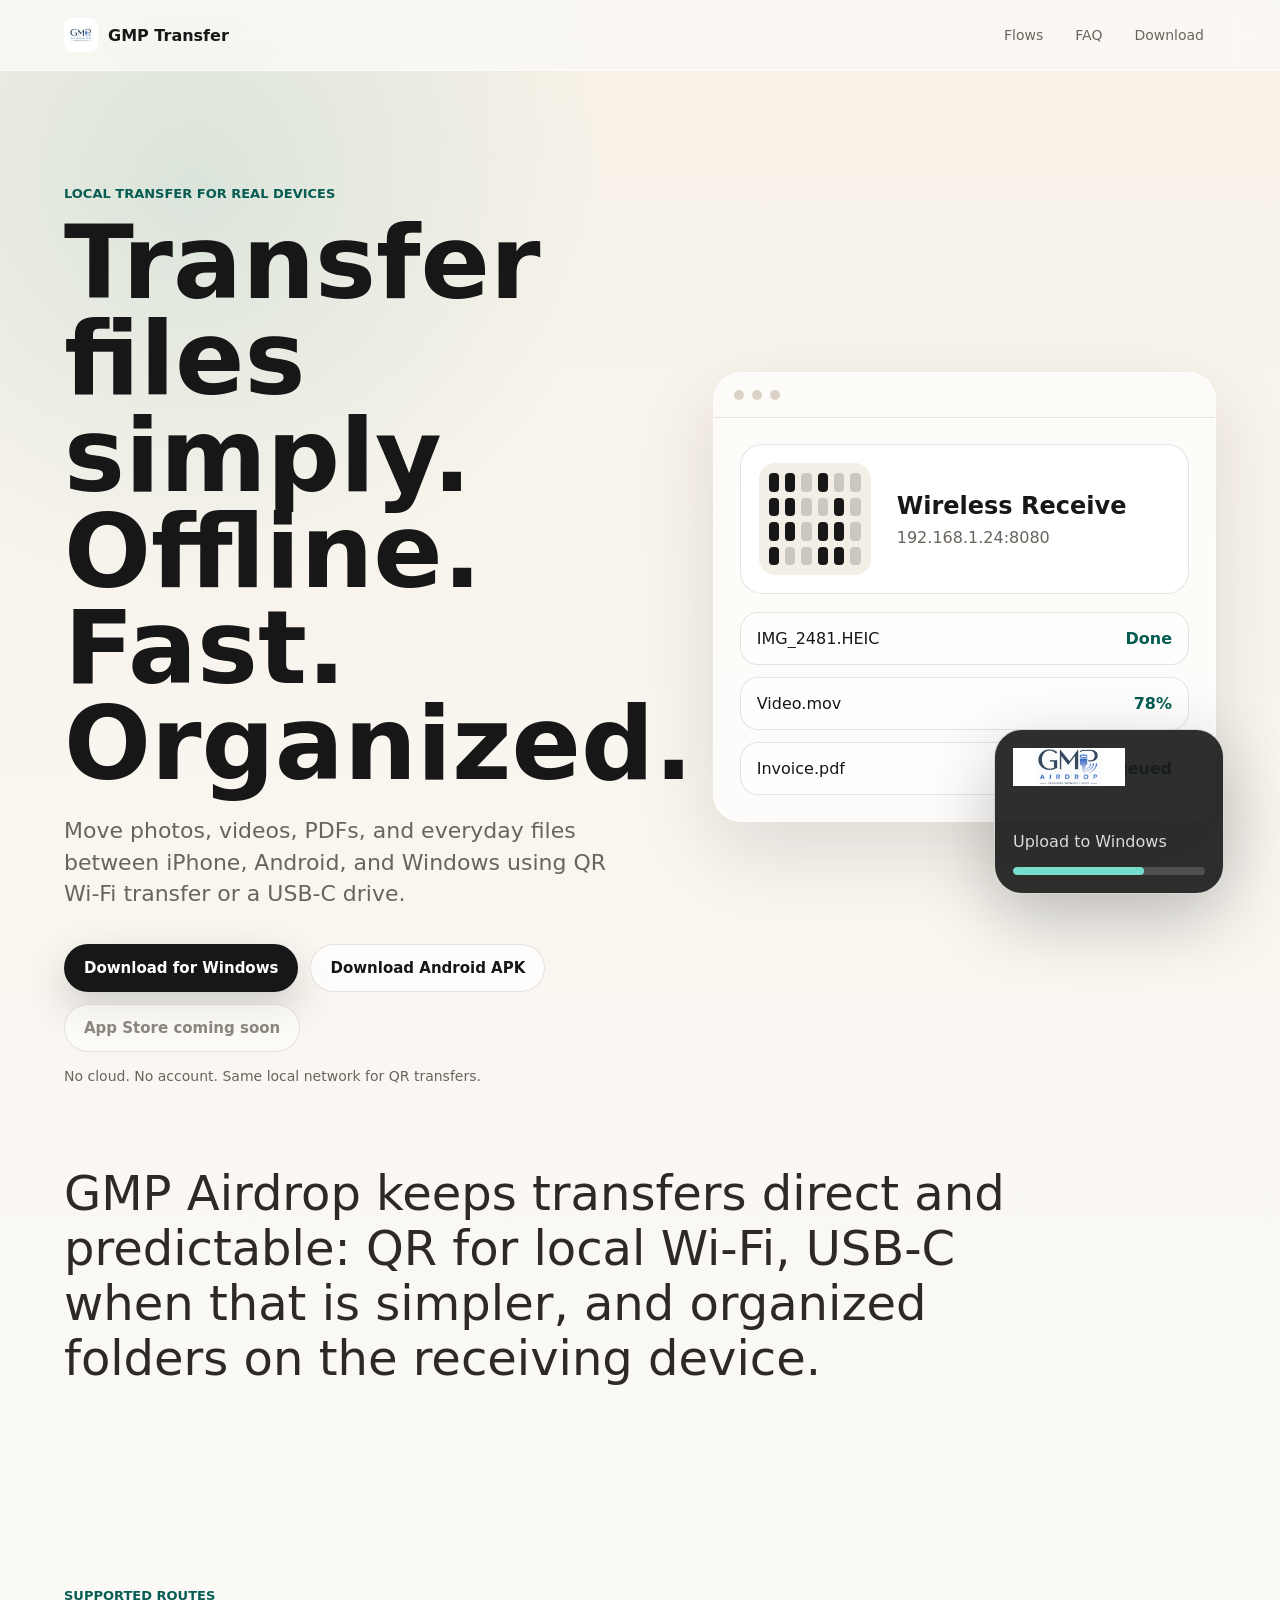
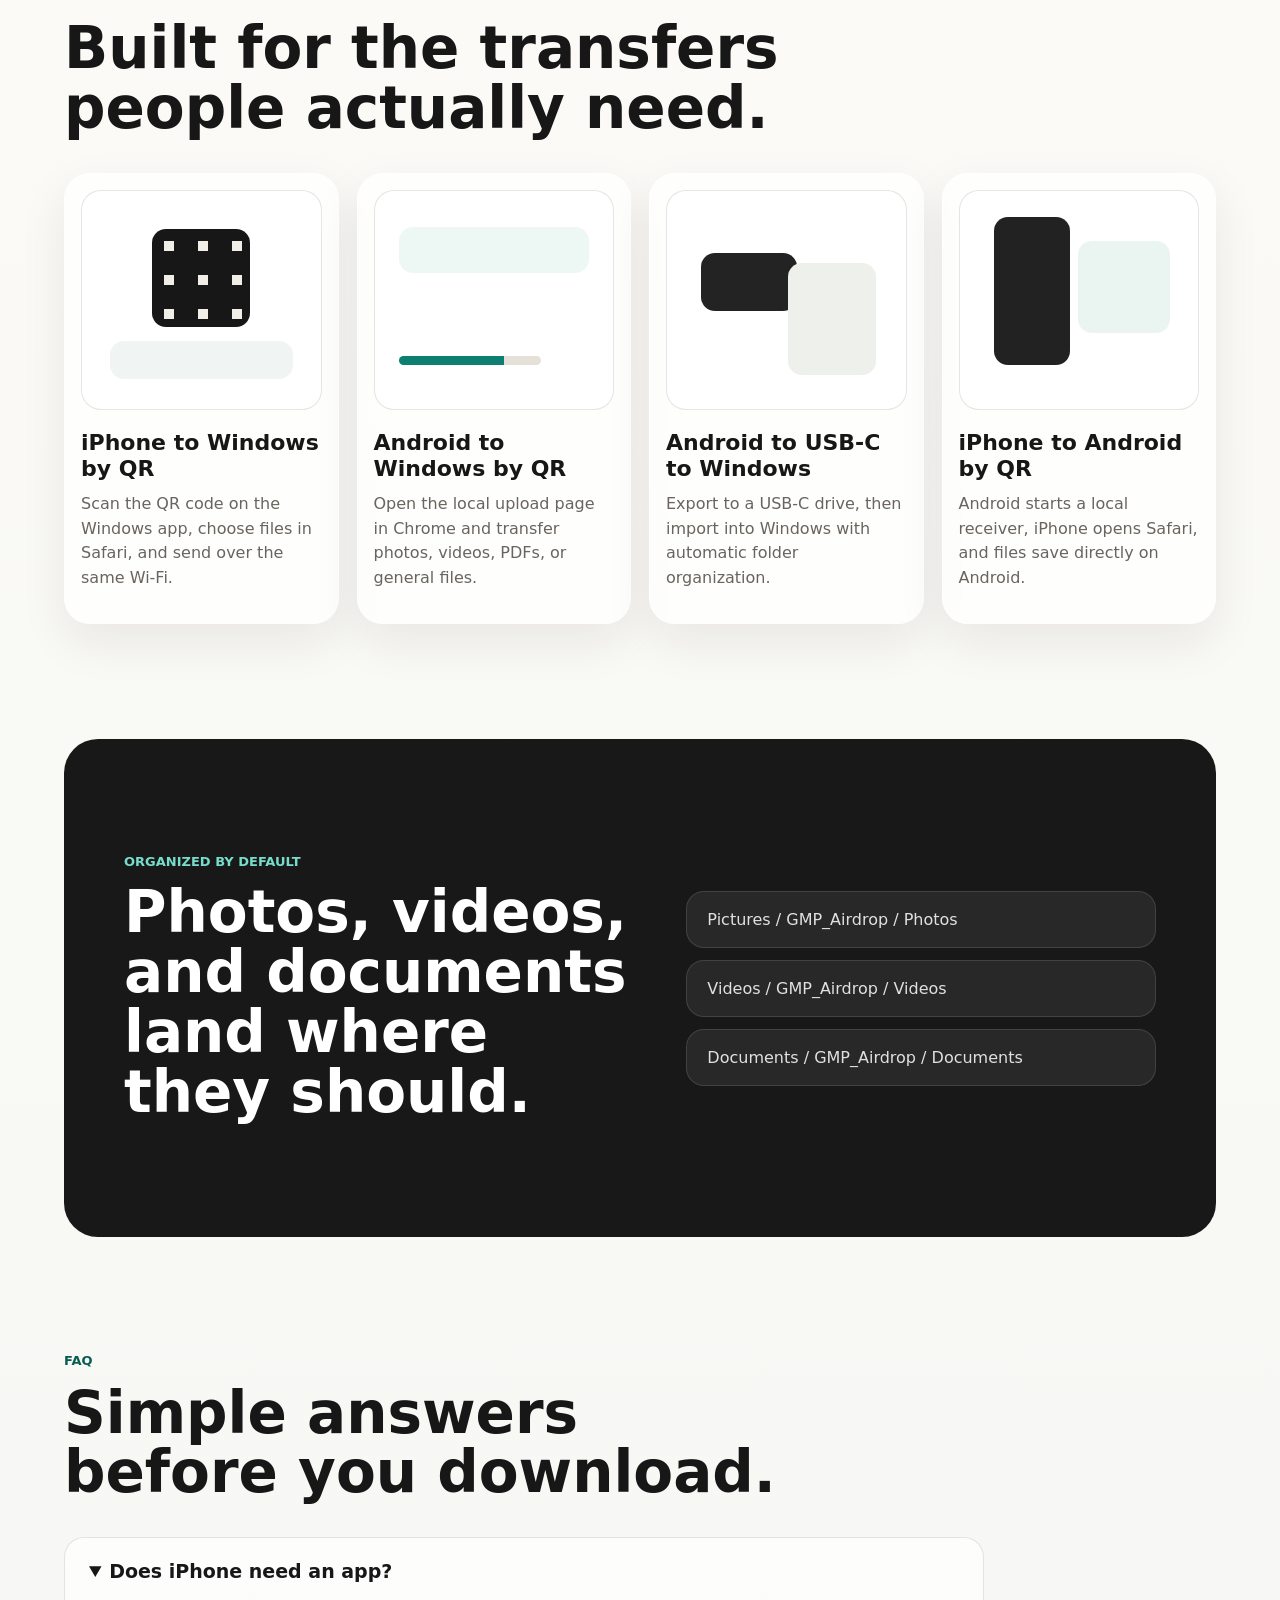
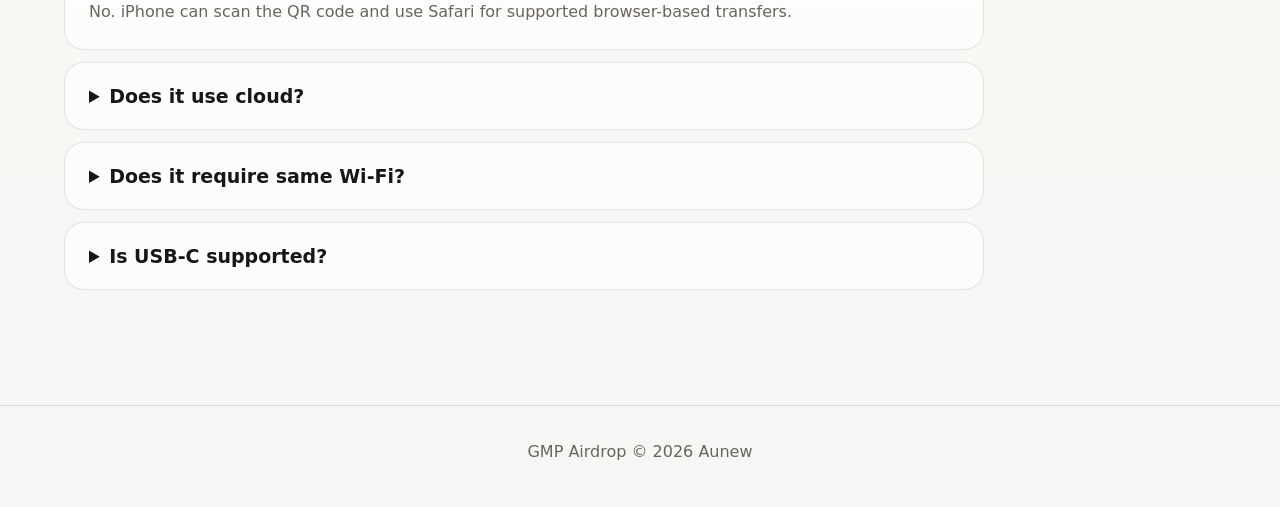
==== commit 3496e84b: "Rename GMP AirDrop to GMP Transfer" ====
--- a/docs/index.html
+++ b/docs/index.html
@@ -3,10 +3,10 @@
   <head>
     <meta charset="utf-8">
     <meta name="viewport" content="width=device-width, initial-scale=1">
-    <title>GMP Airdrop - Offline file transfer</title>
+    <title>GMP Transfer - Offline file transfer</title>
     <meta
       name="description"
-      content="GMP Airdrop transfers photos, videos, and files between iPhone, Android, and Windows over local Wi-Fi or USB-C. No cloud. No account."
+      content="GMP Transfer transfers photos, videos, and files between iPhone, Android, and Windows over local Wi-Fi or USB-C. No cloud. No account."
     >
     <meta name="theme-color" content="#f7f3ea">
     <link rel="icon" href="assets/gmp_app_icon.png">
@@ -14,9 +14,9 @@
   </head>
   <body>
     <header class="site-header">
-      <a class="brand" href="#top" aria-label="GMP Airdrop home">
+      <a class="brand" href="#top" aria-label="GMP Transfer home">
         <img src="assets/gmp_app_icon.png" alt="" class="brand-icon">
-        <span>GMP Airdrop</span>
+        <span>GMP Transfer</span>
       </a>
       <nav class="nav-links" aria-label="Primary">
         <a href="#flows">Flows</a>
@@ -45,7 +45,7 @@
           <p class="trust-line">No cloud. No account. Same local network for QR transfers.</p>
         </div>
 
-        <div class="hero-device" aria-label="GMP Airdrop app preview">
+        <div class="hero-device" aria-label="GMP Transfer app preview">
           <div class="desktop-window">
             <div class="window-bar">
               <span></span><span></span><span></span>
